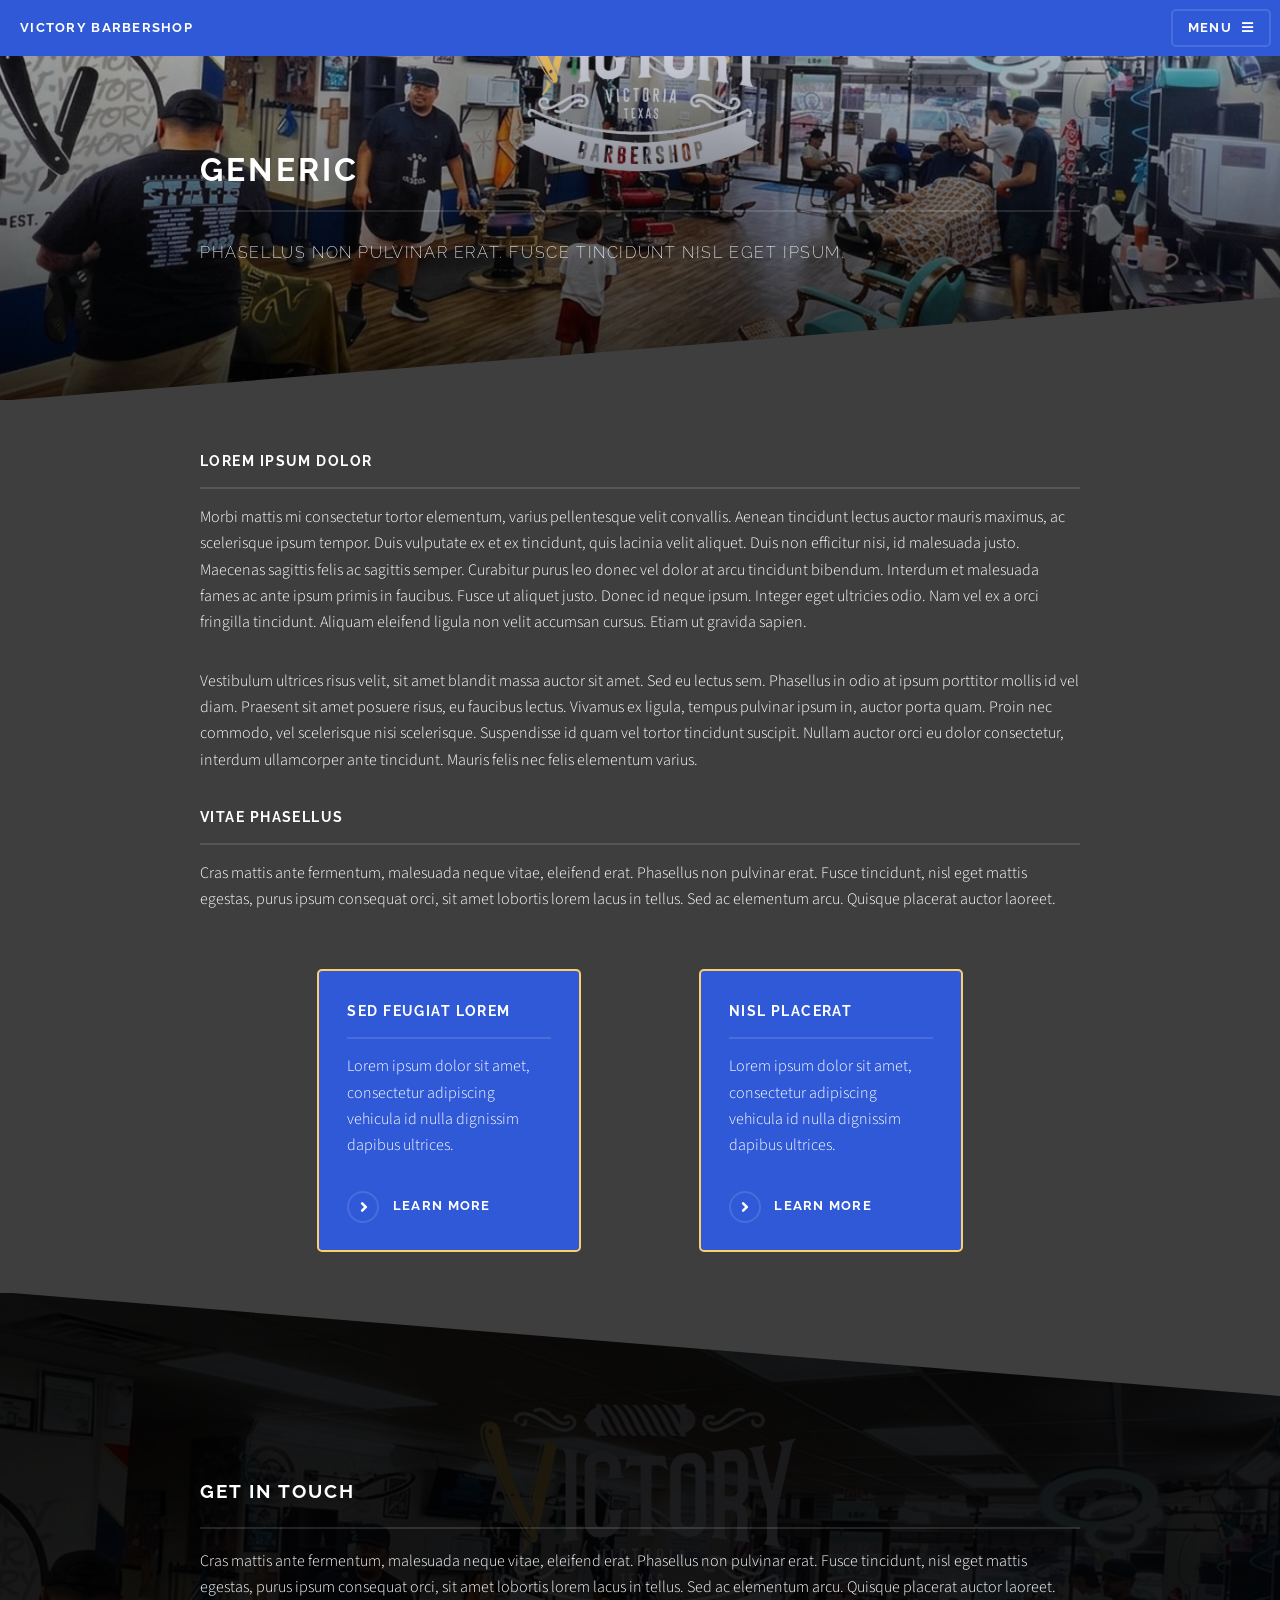
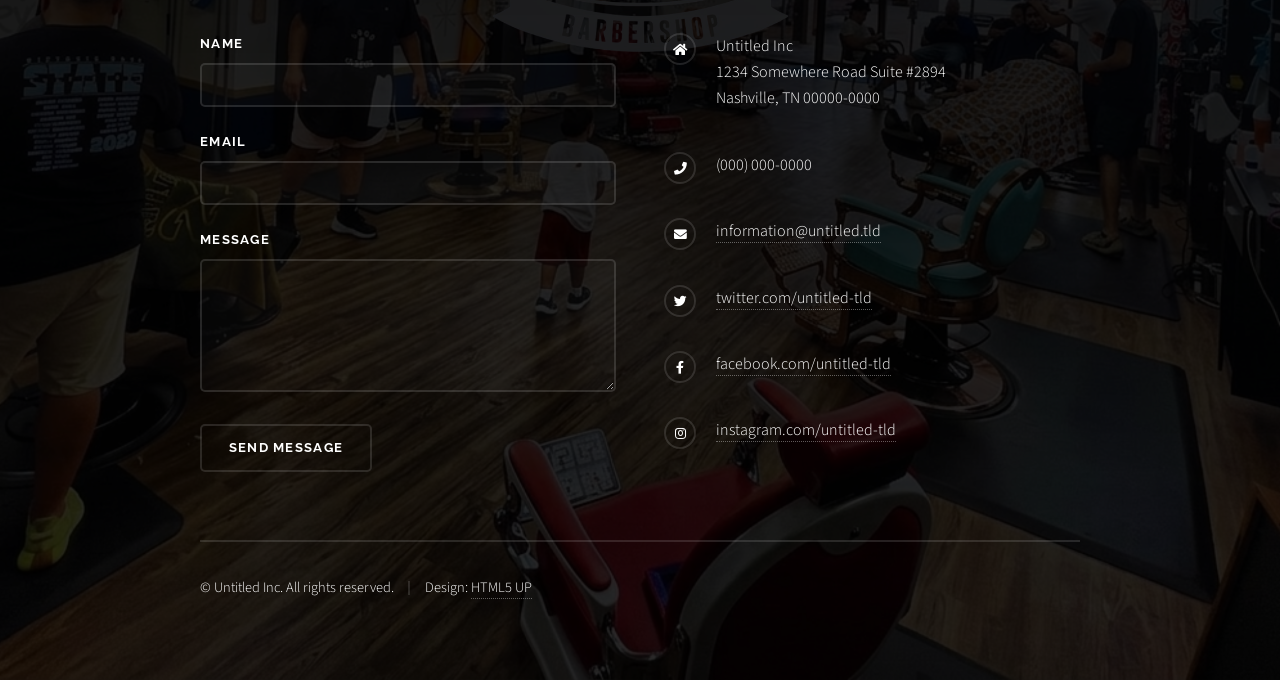
==== about.html @ dd26d9ab "Update cta and overlay of banner, add about.html" ====
<!DOCTYPE HTML>
<!--
	Solid State by HTML5 UP
	html5up.net | @ajlkn
	Free for personal and commercial use under the CCA 3.0 license (html5up.net/license)
-->
<html>
	<head>
		<title>Generic - Solid State by HTML5 UP</title>
		<meta charset="utf-8" />
		<meta name="viewport" content="width=device-width, initial-scale=1, user-scalable=no" />
		<link rel="stylesheet" href="assets/css/main.css" />
		<noscript><link rel="stylesheet" href="assets/css/noscript.css" /></noscript>
	</head>
	<body class="is-preload">

		<!-- Page Wrapper -->
			<div id="page-wrapper">

				<!-- Header -->
					<header id="header">
						<h1><a href="index.html">Victory Barbershop</a></h1>
						<nav>
							<a href="#menu">Menu</a>
						</nav>
					</header>

				<!-- Menu -->
					<nav id="menu">
						<div class="inner">
							<h2>Menu</h2>
							<ul class="links">
								<li><a href="#">Home</a></li>
								<li><a href="about.html">About</a></li>
								<li><a href="https://victorybarber.setmore.com">Book Now</a></li>
							</ul>
							<a href="#" class="close">Close</a>
						</div>
					</nav>

				<!-- Wrapper -->
					<section id="wrapper">
						<header>
							<div class="inner">
								<h2>Generic</h2>
								<p>Phasellus non pulvinar erat. Fusce tincidunt nisl eget ipsum.</p>
							</div>
						</header>

						<!-- Content -->
							<div class="wrapper">
								<div class="inner">

									<h3 class="major">Lorem ipsum dolor</h3>
									<p>Morbi mattis mi consectetur tortor elementum, varius pellentesque velit convallis. Aenean tincidunt lectus auctor mauris maximus, ac scelerisque ipsum tempor. Duis vulputate ex et ex tincidunt, quis lacinia velit aliquet. Duis non efficitur nisi, id malesuada justo. Maecenas sagittis felis ac sagittis semper. Curabitur purus leo donec vel dolor at arcu tincidunt bibendum. Interdum et malesuada fames ac ante ipsum primis in faucibus. Fusce ut aliquet justo. Donec id neque ipsum. Integer eget ultricies odio. Nam vel ex a orci fringilla tincidunt. Aliquam eleifend ligula non velit accumsan cursus. Etiam ut gravida sapien.</p>

									<p>Vestibulum ultrices risus velit, sit amet blandit massa auctor sit amet. Sed eu lectus sem. Phasellus in odio at ipsum porttitor mollis id vel diam. Praesent sit amet posuere risus, eu faucibus lectus. Vivamus ex ligula, tempus pulvinar ipsum in, auctor porta quam. Proin nec commodo, vel scelerisque nisi scelerisque. Suspendisse id quam vel tortor tincidunt suscipit. Nullam auctor orci eu dolor consectetur, interdum ullamcorper ante tincidunt. Mauris felis nec felis elementum varius.</p>

									<h3 class="major">Vitae phasellus</h3>
									<p>Cras mattis ante fermentum, malesuada neque vitae, eleifend erat. Phasellus non pulvinar erat. Fusce tincidunt, nisl eget mattis egestas, purus ipsum consequat orci, sit amet lobortis lorem lacus in tellus. Sed ac elementum arcu. Quisque placerat auctor laoreet.</p>

									<section class="features">
										<article>
											<a href="#" class="image"><img src="images/pic04.jpg" alt="" /></a>
											<h3 class="major">Sed feugiat lorem</h3>
											<p>Lorem ipsum dolor sit amet, consectetur adipiscing vehicula id nulla dignissim dapibus ultrices.</p>
											<a href="#" class="special">Learn more</a>
										</article>
										<article>
											<a href="#" class="image"><img src="images/pic05.jpg" alt="" /></a>
											<h3 class="major">Nisl placerat</h3>
											<p>Lorem ipsum dolor sit amet, consectetur adipiscing vehicula id nulla dignissim dapibus ultrices.</p>
											<a href="#" class="special">Learn more</a>
										</article>
									</section>

								</div>
							</div>

					</section>

				<!-- Footer -->
					<section id="footer">
						<div class="inner">
							<h2 class="major">Get in touch</h2>
							<p>Cras mattis ante fermentum, malesuada neque vitae, eleifend erat. Phasellus non pulvinar erat. Fusce tincidunt, nisl eget mattis egestas, purus ipsum consequat orci, sit amet lobortis lorem lacus in tellus. Sed ac elementum arcu. Quisque placerat auctor laoreet.</p>
							<form method="post" action="#">
								<div class="fields">
									<div class="field">
										<label for="name">Name</label>
										<input type="text" name="name" id="name" />
									</div>
									<div class="field">
										<label for="email">Email</label>
										<input type="email" name="email" id="email" />
									</div>
									<div class="field">
										<label for="message">Message</label>
										<textarea name="message" id="message" rows="4"></textarea>
									</div>
								</div>
								<ul class="actions">
									<li><input type="submit" value="Send Message" /></li>
								</ul>
							</form>
							<ul class="contact">
								<li class="icon solid fa-home">
									Untitled Inc<br />
									1234 Somewhere Road Suite #2894<br />
									Nashville, TN 00000-0000
								</li>
								<li class="icon solid fa-phone">(000) 000-0000</li>
								<li class="icon solid fa-envelope"><a href="#">information@untitled.tld</a></li>
								<li class="icon brands fa-twitter"><a href="#">twitter.com/untitled-tld</a></li>
								<li class="icon brands fa-facebook-f"><a href="#">facebook.com/untitled-tld</a></li>
								<li class="icon brands fa-instagram"><a href="#">instagram.com/untitled-tld</a></li>
							</ul>
							<ul class="copyright">
								<li>&copy; Untitled Inc. All rights reserved.</li><li>Design: <a href="http://html5up.net">HTML5 UP</a></li>
							</ul>
						</div>
					</section>

			</div>

		<!-- Scripts -->
			<script src="assets/js/jquery.min.js"></script>
			<script src="assets/js/jquery.scrollex.min.js"></script>
			<script src="assets/js/browser.min.js"></script>
			<script src="assets/js/breakpoints.min.js"></script>
			<script src="assets/js/util.js"></script>
			<script src="assets/js/main.js"></script>

	</body>
</html>
---- assets/css/main.css ----
@import url(fontawesome-all.min.css);
@import url("https://fonts.googleapis.com/css?family=Raleway:200,700|Source+Sans+Pro:300,600,300italic,600italic");

/*
	Solid State by HTML5 UP
	html5up.net | @ajlkn
	Free for personal and commercial use under the CCA 3.0 license (html5up.net/license)
*/

html, body, div, span, applet, object,
iframe, h1, h2, h3, h4, h5, h6, p, blockquote,
pre, a, abbr, acronym, address, big, cite,
code, del, dfn, em, img, ins, kbd, q, s, samp,
small, strike, strong, sub, sup, tt, var, b,
u, i, center, dl, dt, dd, ol, ul, li, fieldset,
form, label, legend, table, caption, tbody,
tfoot, thead, tr, th, td, article, aside,
canvas, details, embed, figure, figcaption,
footer, header, hgroup, menu, nav, output, ruby,
section, summary, time, mark, audio, video {
	margin: 0;
	padding: 0;
	border: 0;
	font-size: 100%;
	font: inherit;
	vertical-align: baseline;}

article, aside, details, figcaption, figure,
footer, header, hgroup, menu, nav, section {
	display: block;}

body {
	line-height: 1;
}

ol, ul {
	list-style: none;
}

blockquote, q {
	quotes: none;
}

	blockquote:before, blockquote:after, q:before, q:after {
		content: '';
		content: none;
	}

table {
	border-collapse: collapse;
	border-spacing: 0;
}

body {
	-webkit-text-size-adjust: none;
}

mark {
	background-color: transparent;
	color: inherit;
}

input::-moz-focus-inner {
	border: 0;
	padding: 0;
}

input, select, textarea {
	-moz-appearance: none;
	-webkit-appearance: none;
	-ms-appearance: none;
	appearance: none;
}

/* Basic */

	@-ms-viewport {
		width: device-width;
	}

	body {
		-ms-overflow-style: scrollbar;
	}

	@media screen and (max-width: 480px) {

		html, body {
			min-width: 320px;
		}

	}

	html {
		box-sizing: border-box;
	}

	*, *:before, *:after {
		box-sizing: inherit;
	}

	body {
		background-color: #2e3141;
		background-image: linear-gradient(to top, rgba(0, 0, 0, .8), rgba(255, 255, 255, 0.01)), url("/images/victory-barber-bg.png");
		background-size: auto,
 100%;
		background-attachment: fixed,
 fixed;
		background-position: center,
 center;
 
	}

		body.is-preload *, body.is-preload *:before, body.is-preload *:after {
			-moz-animation: none !important;
			-webkit-animation: none !important;
			-ms-animation: none !important;
			animation: none !important;
			-moz-transition: none !important;
			-webkit-transition: none !important;
			-ms-transition: none !important;
			transition: none !important;
		}

/* Type */

	body, input, select, textarea {
		color: #ffffff;
		font-family: "Source Sans Pro", Helvetica, sans-serif;
		font-size: 16.5pt;
		font-weight: 300;
		line-height: 1.65;
	}

		@media screen and (max-width: 1680px) {

			body, input, select, textarea {
				font-size: 13pt;
			}

		}

		@media screen and (max-width: 1280px) {

			body, input, select, textarea {
				font-size: 12pt;
			}

		}

		@media screen and (max-width: 980px) {

			body, input, select, textarea {
				font-size: 12pt;
			}

		}

		@media screen and (max-width: 736px) {

			body, input, select, textarea {
				font-size: 12pt;
			}

		}

		@media screen and (max-width: 480px) {

			body, input, select, textarea {
				font-size: 12pt;
			}

		}

	a {
		-moz-transition: color 0.2s ease-in-out, border-bottom-color 0.2s ease-in-out;
		-webkit-transition: color 0.2s ease-in-out, border-bottom-color 0.2s ease-in-out;
		-ms-transition: color 0.2s ease-in-out, border-bottom-color 0.2s ease-in-out;
		transition: color 0.2s ease-in-out, border-bottom-color 0.2s ease-in-out;
		border-bottom: dotted 1px rgba(255, 255, 255, 0.35);
		color: #ffffff;
		text-decoration: none;
	}

		a:hover {
			border-bottom-color: transparent;
			color: #ffffff !important;
		}

		a.special:not(.button) {
			text-decoration: none;
			border-bottom: 0;
			display: block;
			font-family: Raleway, Helvetica, sans-serif;
			font-size: 0.8em;
			font-weight: 700;
			letter-spacing: 0.1em;
			margin: 0 0 2em 0;
			text-transform: uppercase;
		}

			a.special:not(.button):before {
				-moz-osx-font-smoothing: grayscale;
				-webkit-font-smoothing: antialiased;
				display: inline-block;
				font-style: normal;
				font-variant: normal;
				text-rendering: auto;
				line-height: 1;
				text-transform: none !important;
				font-family: 'Font Awesome 5 Free';
				font-weight: 900;
			}

			a.special:not(.button):before {
				-moz-transition: background-color 0.2s ease-in-out;
				-webkit-transition: background-color 0.2s ease-in-out;
				-ms-transition: background-color 0.2s ease-in-out;
				transition: background-color 0.2s ease-in-out;
				border-radius: 100%;
				border: solid 2px rgba(255, 255, 255, 0.125);
				content: '\f105';
				display: inline-block;
				font-size: 1.25em;
				height: 2em;
				line-height: 1.75em;
				margin-right: 0.85em;
				text-align: center;
				text-indent: 0.15em;
				vertical-align: middle;
				width: 2em;
			}

			a.special:not(.button):hover:before {
				background-color: rgba(255, 255, 255, 0.025);
			}

			a.special:not(.button):active:before {
				background-color: rgba(255, 255, 255, 0.075);
			}

	strong, b {
		color: #ffffff;
		font-weight: 600;
	}

	em, i {
		font-style: italic;
	}

	p {
		margin: 0 0 2em 0;
	}

	h1, h2, h3, h4, h5, h6 {
		color: #ffffff;
		font-family: Raleway, Helvetica, sans-serif;
		font-weight: 700;
		letter-spacing: 0.1em;
		margin: 0 0 1em 0;
		text-transform: uppercase;
	}

		h1 a, h2 a, h3 a, h4 a, h5 a, h6 a {
			color: inherit;
			text-decoration: none;
			border-bottom: 0;
		}

		h1 span, h2 span, h3 span, h4 span, h5 span, h6 span {
			font-weight: 200;
		}

		h1.major, h2.major, h3.major, h4.major, h5.major, h6.major {
			padding-bottom: 1em;
			border-bottom: solid 2px rgba(255, 255, 255, 0.125);
		}

	h2 {
		font-size: 1.2em;
	}

	h3 {
		font-size: 0.9em;
	}

	h4 {
		font-size: 0.7em;
	}

	h5 {
		font-size: 0.7em;
	}

	h6 {
		font-size: 0.7em;
	}

	@media screen and (max-width: 736px) {

		h2 {
			font-size: 1em;
		}

		h3 {
			font-size: 0.8em;
		}

	}

	sub {
		font-size: 0.8em;
		position: relative;
		top: 0.5em;
	}

	sup {
		font-size: 0.8em;
		position: relative;
		top: -0.5em;
	}

	blockquote {
		border-left: solid 4px rgba(255, 255, 255, 0.125);
		font-style: italic;
		margin: 0 0 2em 0;
		padding: 0.5em 0 0.5em 2em;
	}

	code {
		background: rgba(255, 255, 255, 0.025);
		border-radius: 5px;
		border: solid 2px rgba(255, 255, 255, 0.125);
		font-family: "Courier New", monospace;
		font-size: 0.9em;
		margin: 0 0.25em;
		padding: 0.25em 0.65em;
	}

	pre {
		-webkit-overflow-scrolling: touch;
		font-family: "Courier New", monospace;
		font-size: 0.9em;
		margin: 0 0 2em 0;
	}

		pre code {
			display: block;
			line-height: 1.75em;
			padding: 1em 1.5em;
			overflow-x: auto;
		}

	hr {
		border: 0;
		border-bottom: solid 2px rgba(255, 255, 255, 0.125);
		margin: 2.5em 0;
	}

		hr.major {
			margin: 4em 0;
		}

	.align-left {
		text-align: left;
	}

	.align-center {
		text-align: center;
	}

	.align-right {
		text-align: right;
	}

/* Row */

	.row {
		display: flex;
		flex-wrap: wrap;
		box-sizing: border-box;
		align-items: stretch;
	}

		.row > * {
			box-sizing: border-box;
		}

		.row.gtr-uniform > * > :last-child {
			margin-bottom: 0;
		}

		.row.aln-left {
			justify-content: flex-start;
		}

		.row.aln-center {
			justify-content: center;
		}

		.row.aln-right {
			justify-content: flex-end;
		}

		.row.aln-top {
			align-items: flex-start;
		}

		.row.aln-middle {
			align-items: center;
		}

		.row.aln-bottom {
			align-items: flex-end;
		}

		.row > .imp {
			order: -1;
		}

		.row > .col-1 {
			width: 8.33333%;
		}

		.row > .off-1 {
			margin-left: 8.33333%;
		}

		.row > .col-2 {
			width: 16.66667%;
		}

		.row > .off-2 {
			margin-left: 16.66667%;
		}

		.row > .col-3 {
			width: 25%;
		}

		.row > .off-3 {
			margin-left: 25%;
		}

		.row > .col-4 {
			width: 33.33333%;
		}

		.row > .off-4 {
			margin-left: 33.33333%;
		}

		.row > .col-5 {
			width: 41.66667%;
		}

		.row > .off-5 {
			margin-left: 41.66667%;
		}

		.row > .col-6 {
			width: 50%;
		}

		.row > .off-6 {
			margin-left: 50%;
		}

		.row > .col-7 {
			width: 58.33333%;
		}

		.row > .off-7 {
			margin-left: 58.33333%;
		}

		.row > .col-8 {
			width: 66.66667%;
		}

		.row > .off-8 {
			margin-left: 66.66667%;
		}

		.row > .col-9 {
			width: 75%;
		}

		.row > .off-9 {
			margin-left: 75%;
		}

		.row > .col-10 {
			width: 83.33333%;
		}

		.row > .off-10 {
			margin-left: 83.33333%;
		}

		.row > .col-11 {
			width: 91.66667%;
		}

		.row > .off-11 {
			margin-left: 91.66667%;
		}

		.row > .col-12 {
			width: 100%;
		}

		.row > .off-12 {
			margin-left: 100%;
		}

		.row.gtr-0 {
			margin-top: 0;
			margin-left: 0em;
		}

			.row.gtr-0 > * {
				padding: 0 0 0 0em;
			}

			.row.gtr-0.gtr-uniform {
				margin-top: 0em;
			}

				.row.gtr-0.gtr-uniform > * {
					padding-top: 0em;
				}

		.row.gtr-25 {
			margin-top: 0;
			margin-left: -0.4375em;
		}

			.row.gtr-25 > * {
				padding: 0 0 0 0.4375em;
			}

			.row.gtr-25.gtr-uniform {
				margin-top: -0.4375em;
			}

				.row.gtr-25.gtr-uniform > * {
					padding-top: 0.4375em;
				}

		.row.gtr-50 {
			margin-top: 0;
			margin-left: -0.875em;
		}

			.row.gtr-50 > * {
				padding: 0 0 0 0.875em;
			}

			.row.gtr-50.gtr-uniform {
				margin-top: -0.875em;
			}

				.row.gtr-50.gtr-uniform > * {
					padding-top: 0.875em;
				}

		.row {
			margin-top: 0;
			margin-left: -1.75em;
		}

			.row > * {
				padding: 0 0 0 1.75em;
			}

			.row.gtr-uniform {
				margin-top: -1.75em;
			}

				.row.gtr-uniform > * {
					padding-top: 1.75em;
				}

		.row.gtr-150 {
			margin-top: 0;
			margin-left: -2.625em;
		}

			.row.gtr-150 > * {
				padding: 0 0 0 2.625em;
			}

			.row.gtr-150.gtr-uniform {
				margin-top: -2.625em;
			}

				.row.gtr-150.gtr-uniform > * {
					padding-top: 2.625em;
				}

		.row.gtr-200 {
			margin-top: 0;
			margin-left: -3.5em;
		}

			.row.gtr-200 > * {
				padding: 0 0 0 3.5em;
			}

			.row.gtr-200.gtr-uniform {
				margin-top: -3.5em;
			}

				.row.gtr-200.gtr-uniform > * {
					padding-top: 3.5em;
				}

		@media screen and (max-width: 1680px) {

			.row {
				display: flex;
				flex-wrap: wrap;
				box-sizing: border-box;
				align-items: stretch;
			}

				.row > * {
					box-sizing: border-box;
				}

				.row.gtr-uniform > * > :last-child {
					margin-bottom: 0;
				}

				.row.aln-left {
					justify-content: flex-start;
				}

				.row.aln-center {
					justify-content: center;
				}

				.row.aln-right {
					justify-content: flex-end;
				}

				.row.aln-top {
					align-items: flex-start;
				}

				.row.aln-middle {
					align-items: center;
				}

				.row.aln-bottom {
					align-items: flex-end;
				}

				.row > .imp-xlarge {
					order: -1;
				}

				.row > .col-1-xlarge {
					width: 8.33333%;
				}

				.row > .off-1-xlarge {
					margin-left: 8.33333%;
				}

				.row > .col-2-xlarge {
					width: 16.66667%;
				}

				.row > .off-2-xlarge {
					margin-left: 16.66667%;
				}

				.row > .col-3-xlarge {
					width: 25%;
				}

				.row > .off-3-xlarge {
					margin-left: 25%;
				}

				.row > .col-4-xlarge {
					width: 33.33333%;
				}

				.row > .off-4-xlarge {
					margin-left: 33.33333%;
				}

				.row > .col-5-xlarge {
					width: 41.66667%;
				}

				.row > .off-5-xlarge {
					margin-left: 41.66667%;
				}

				.row > .col-6-xlarge {
					width: 50%;
				}

				.row > .off-6-xlarge {
					margin-left: 50%;
				}

				.row > .col-7-xlarge {
					width: 58.33333%;
				}

				.row > .off-7-xlarge {
					margin-left: 58.33333%;
				}

				.row > .col-8-xlarge {
					width: 66.66667%;
				}

				.row > .off-8-xlarge {
					margin-left: 66.66667%;
				}

				.row > .col-9-xlarge {
					width: 75%;
				}

				.row > .off-9-xlarge {
					margin-left: 75%;
				}

				.row > .col-10-xlarge {
					width: 83.33333%;
				}

				.row > .off-10-xlarge {
					margin-left: 83.33333%;
				}

				.row > .col-11-xlarge {
					width: 91.66667%;
				}

				.row > .off-11-xlarge {
					margin-left: 91.66667%;
				}

				.row > .col-12-xlarge {
					width: 100%;
				}

				.row > .off-12-xlarge {
					margin-left: 100%;
				}

				.row.gtr-0 {
					margin-top: 0;
					margin-left: 0em;
				}

					.row.gtr-0 > * {
						padding: 0 0 0 0em;
					}

					.row.gtr-0.gtr-uniform {
						margin-top: 0em;
					}

						.row.gtr-0.gtr-uniform > * {
							padding-top: 0em;
						}

				.row.gtr-25 {
					margin-top: 0;
					margin-left: -0.4375em;
				}

					.row.gtr-25 > * {
						padding: 0 0 0 0.4375em;
					}

					.row.gtr-25.gtr-uniform {
						margin-top: -0.4375em;
					}

						.row.gtr-25.gtr-uniform > * {
							padding-top: 0.4375em;
						}

				.row.gtr-50 {
					margin-top: 0;
					margin-left: -0.875em;
				}

					.row.gtr-50 > * {
						padding: 0 0 0 0.875em;
					}

					.row.gtr-50.gtr-uniform {
						margin-top: -0.875em;
					}

						.row.gtr-50.gtr-uniform > * {
							padding-top: 0.875em;
						}

				.row {
					margin-top: 0;
					margin-left: -1.75em;
				}

					.row > * {
						padding: 0 0 0 1.75em;
					}

					.row.gtr-uniform {
						margin-top: -1.75em;
					}

						.row.gtr-uniform > * {
							padding-top: 1.75em;
						}

				.row.gtr-150 {
					margin-top: 0;
					margin-left: -2.625em;
				}

					.row.gtr-150 > * {
						padding: 0 0 0 2.625em;
					}

					.row.gtr-150.gtr-uniform {
						margin-top: -2.625em;
					}

						.row.gtr-150.gtr-uniform > * {
							padding-top: 2.625em;
						}

				.row.gtr-200 {
					margin-top: 0;
					margin-left: -3.5em;
				}

					.row.gtr-200 > * {
						padding: 0 0 0 3.5em;
					}

					.row.gtr-200.gtr-uniform {
						margin-top: -3.5em;
					}

						.row.gtr-200.gtr-uniform > * {
							padding-top: 3.5em;
						}

		}

		@media screen and (max-width: 1280px) {

			.row {
				display: flex;
				flex-wrap: wrap;
				box-sizing: border-box;
				align-items: stretch;
			}

				.row > * {
					box-sizing: border-box;
				}

				.row.gtr-uniform > * > :last-child {
					margin-bottom: 0;
				}

				.row.aln-left {
					justify-content: flex-start;
				}

				.row.aln-center {
					justify-content: center;
				}

				.row.aln-right {
					justify-content: flex-end;
				}

				.row.aln-top {
					align-items: flex-start;
				}

				.row.aln-middle {
					align-items: center;
				}

				.row.aln-bottom {
					align-items: flex-end;
				}

				.row > .imp-large {
					order: -1;
				}

				.row > .col-1-large {
					width: 8.33333%;
				}

				.row > .off-1-large {
					margin-left: 8.33333%;
				}

				.row > .col-2-large {
					width: 16.66667%;
				}

				.row > .off-2-large {
					margin-left: 16.66667%;
				}

				.row > .col-3-large {
					width: 25%;
				}

				.row > .off-3-large {
					margin-left: 25%;
				}

				.row > .col-4-large {
					width: 33.33333%;
				}

				.row > .off-4-large {
					margin-left: 33.33333%;
				}

				.row > .col-5-large {
					width: 41.66667%;
				}

				.row > .off-5-large {
					margin-left: 41.66667%;
				}

				.row > .col-6-large {
					width: 50%;
				}

				.row > .off-6-large {
					margin-left: 50%;
				}

				.row > .col-7-large {
					width: 58.33333%;
				}

				.row > .off-7-large {
					margin-left: 58.33333%;
				}

				.row > .col-8-large {
					width: 66.66667%;
				}

				.row > .off-8-large {
					margin-left: 66.66667%;
				}

				.row > .col-9-large {
					width: 75%;
				}

				.row > .off-9-large {
					margin-left: 75%;
				}

				.row > .col-10-large {
					width: 83.33333%;
				}

				.row > .off-10-large {
					margin-left: 83.33333%;
				}

				.row > .col-11-large {
					width: 91.66667%;
				}

				.row > .off-11-large {
					margin-left: 91.66667%;
				}

				.row > .col-12-large {
					width: 100%;
				}

				.row > .off-12-large {
					margin-left: 100%;
				}

				.row.gtr-0 {
					margin-top: 0;
					margin-left: 0em;
				}

					.row.gtr-0 > * {
						padding: 0 0 0 0em;
					}

					.row.gtr-0.gtr-uniform {
						margin-top: 0em;
					}

						.row.gtr-0.gtr-uniform > * {
							padding-top: 0em;
						}

				.row.gtr-25 {
					margin-top: 0;
					margin-left: -0.4375em;
				}

					.row.gtr-25 > * {
						padding: 0 0 0 0.4375em;
					}

					.row.gtr-25.gtr-uniform {
						margin-top: -0.4375em;
					}

						.row.gtr-25.gtr-uniform > * {
							padding-top: 0.4375em;
						}

				.row.gtr-50 {
					margin-top: 0;
					margin-left: -0.875em;
				}

					.row.gtr-50 > * {
						padding: 0 0 0 0.875em;
					}

					.row.gtr-50.gtr-uniform {
						margin-top: -0.875em;
					}

						.row.gtr-50.gtr-uniform > * {
							padding-top: 0.875em;
						}

				.row {
					margin-top: 0;
					margin-left: -1.75em;
				}

					.row > * {
						padding: 0 0 0 1.75em;
					}

					.row.gtr-uniform {
						margin-top: -1.75em;
					}

						.row.gtr-uniform > * {
							padding-top: 1.75em;
						}

				.row.gtr-150 {
					margin-top: 0;
					margin-left: -2.625em;
				}

					.row.gtr-150 > * {
						padding: 0 0 0 2.625em;
					}

					.row.gtr-150.gtr-uniform {
						margin-top: -2.625em;
					}

						.row.gtr-150.gtr-uniform > * {
							padding-top: 2.625em;
						}

				.row.gtr-200 {
					margin-top: 0;
					margin-left: -3.5em;
				}

					.row.gtr-200 > * {
						padding: 0 0 0 3.5em;
					}

					.row.gtr-200.gtr-uniform {
						margin-top: -3.5em;
					}

						.row.gtr-200.gtr-uniform > * {
							padding-top: 3.5em;
						}

		}

		@media screen and (max-width: 980px) {

			.row {
				display: flex;
				flex-wrap: wrap;
				box-sizing: border-box;
				align-items: stretch;
			}

				.row > * {
					box-sizing: border-box;
				}

				.row.gtr-uniform > * > :last-child {
					margin-bottom: 0;
				}

				.row.aln-left {
					justify-content: flex-start;
				}

				.row.aln-center {
					justify-content: center;
				}

				.row.aln-right {
					justify-content: flex-end;
				}

				.row.aln-top {
					align-items: flex-start;
				}

				.row.aln-middle {
					align-items: center;
				}

				.row.aln-bottom {
					align-items: flex-end;
				}

				.row > .imp-medium {
					order: -1;
				}

				.row > .col-1-medium {
					width: 8.33333%;
				}

				.row > .off-1-medium {
					margin-left: 8.33333%;
				}

				.row > .col-2-medium {
					width: 16.66667%;
				}

				.row > .off-2-medium {
					margin-left: 16.66667%;
				}

				.row > .col-3-medium {
					width: 25%;
				}

				.row > .off-3-medium {
					margin-left: 25%;
				}

				.row > .col-4-medium {
					width: 33.33333%;
				}

				.row > .off-4-medium {
					margin-left: 33.33333%;
				}

				.row > .col-5-medium {
					width: 41.66667%;
				}

				.row > .off-5-medium {
					margin-left: 41.66667%;
				}

				.row > .col-6-medium {
					width: 50%;
				}

				.row > .off-6-medium {
					margin-left: 50%;
				}

				.row > .col-7-medium {
					width: 58.33333%;
				}

				.row > .off-7-medium {
					margin-left: 58.33333%;
				}

				.row > .col-8-medium {
					width: 66.66667%;
				}

				.row > .off-8-medium {
					margin-left: 66.66667%;
				}

				.row > .col-9-medium {
					width: 75%;
				}

				.row > .off-9-medium {
					margin-left: 75%;
				}

				.row > .col-10-medium {
					width: 83.33333%;
				}

				.row > .off-10-medium {
					margin-left: 83.33333%;
				}

				.row > .col-11-medium {
					width: 91.66667%;
				}

				.row > .off-11-medium {
					margin-left: 91.66667%;
				}

				.row > .col-12-medium {
					width: 100%;
				}

				.row > .off-12-medium {
					margin-left: 100%;
				}

				.row.gtr-0 {
					margin-top: 0;
					margin-left: 0em;
				}

					.row.gtr-0 > * {
						padding: 0 0 0 0em;
					}

					.row.gtr-0.gtr-uniform {
						margin-top: 0em;
					}

						.row.gtr-0.gtr-uniform > * {
							padding-top: 0em;
						}

				.row.gtr-25 {
					margin-top: 0;
					margin-left: -0.4375em;
				}

					.row.gtr-25 > * {
						padding: 0 0 0 0.4375em;
					}

					.row.gtr-25.gtr-uniform {
						margin-top: -0.4375em;
					}

						.row.gtr-25.gtr-uniform > * {
							padding-top: 0.4375em;
						}

				.row.gtr-50 {
					margin-top: 0;
					margin-left: -0.875em;
				}

					.row.gtr-50 > * {
						padding: 0 0 0 0.875em;
					}

					.row.gtr-50.gtr-uniform {
						margin-top: -0.875em;
					}

						.row.gtr-50.gtr-uniform > * {
							padding-top: 0.875em;
						}

				.row {
					margin-top: 0;
					margin-left: -1.75em;
				}

					.row > * {
						padding: 0 0 0 1.75em;
					}

					.row.gtr-uniform {
						margin-top: -1.75em;
					}

						.row.gtr-uniform > * {
							padding-top: 1.75em;
						}

				.row.gtr-150 {
					margin-top: 0;
					margin-left: -2.625em;
				}

					.row.gtr-150 > * {
						padding: 0 0 0 2.625em;
					}

					.row.gtr-150.gtr-uniform {
						margin-top: -2.625em;
					}

						.row.gtr-150.gtr-uniform > * {
							padding-top: 2.625em;
						}

				.row.gtr-200 {
					margin-top: 0;
					margin-left: -3.5em;
				}

					.row.gtr-200 > * {
						padding: 0 0 0 3.5em;
					}

					.row.gtr-200.gtr-uniform {
						margin-top: -3.5em;
					}

						.row.gtr-200.gtr-uniform > * {
							padding-top: 3.5em;
						}

		}

		@media screen and (max-width: 736px) {

			.row {
				display: flex;
				flex-wrap: wrap;
				box-sizing: border-box;
				align-items: stretch;
			}

				.row > * {
					box-sizing: border-box;
				}

				.row.gtr-uniform > * > :last-child {
					margin-bottom: 0;
				}

				.row.aln-left {
					justify-content: flex-start;
				}

				.row.aln-center {
					justify-content: center;
				}

				.row.aln-right {
					justify-content: flex-end;
				}

				.row.aln-top {
					align-items: flex-start;
				}

				.row.aln-middle {
					align-items: center;
				}

				.row.aln-bottom {
					align-items: flex-end;
				}

				.row > .imp-small {
					order: -1;
				}

				.row > .col-1-small {
					width: 8.33333%;
				}

				.row > .off-1-small {
					margin-left: 8.33333%;
				}

				.row > .col-2-small {
					width: 16.66667%;
				}

				.row > .off-2-small {
					margin-left: 16.66667%;
				}

				.row > .col-3-small {
					width: 25%;
				}

				.row > .off-3-small {
					margin-left: 25%;
				}

				.row > .col-4-small {
					width: 33.33333%;
				}

				.row > .off-4-small {
					margin-left: 33.33333%;
				}

				.row > .col-5-small {
					width: 41.66667%;
				}

				.row > .off-5-small {
					margin-left: 41.66667%;
				}

				.row > .col-6-small {
					width: 50%;
				}

				.row > .off-6-small {
					margin-left: 50%;
				}

				.row > .col-7-small {
					width: 58.33333%;
				}

				.row > .off-7-small {
					margin-left: 58.33333%;
				}

				.row > .col-8-small {
					width: 66.66667%;
				}

				.row > .off-8-small {
					margin-left: 66.66667%;
				}

				.row > .col-9-small {
					width: 75%;
				}

				.row > .off-9-small {
					margin-left: 75%;
				}

				.row > .col-10-small {
					width: 83.33333%;
				}

				.row > .off-10-small {
					margin-left: 83.33333%;
				}

				.row > .col-11-small {
					width: 91.66667%;
				}

				.row > .off-11-small {
					margin-left: 91.66667%;
				}

				.row > .col-12-small {
					width: 100%;
				}

				.row > .off-12-small {
					margin-left: 100%;
				}

				.row.gtr-0 {
					margin-top: 0;
					margin-left: 0em;
				}

					.row.gtr-0 > * {
						padding: 0 0 0 0em;
					}

					.row.gtr-0.gtr-uniform {
						margin-top: 0em;
					}

						.row.gtr-0.gtr-uniform > * {
							padding-top: 0em;
						}

				.row.gtr-25 {
					margin-top: 0;
					margin-left: -0.3125em;
				}

					.row.gtr-25 > * {
						padding: 0 0 0 0.3125em;
					}

					.row.gtr-25.gtr-uniform {
						margin-top: -0.3125em;
					}

						.row.gtr-25.gtr-uniform > * {
							padding-top: 0.3125em;
						}

				.row.gtr-50 {
					margin-top: 0;
					margin-left: -0.625em;
				}

					.row.gtr-50 > * {
						padding: 0 0 0 0.625em;
					}

					.row.gtr-50.gtr-uniform {
						margin-top: -0.625em;
					}

						.row.gtr-50.gtr-uniform > * {
							padding-top: 0.625em;
						}

				.row {
					margin-top: 0;
					margin-left: -1.25em;
				}

					.row > * {
						padding: 0 0 0 1.25em;
					}

					.row.gtr-uniform {
						margin-top: -1.25em;
					}

						.row.gtr-uniform > * {
							padding-top: 1.25em;
						}

				.row.gtr-150 {
					margin-top: 0;
					margin-left: -1.875em;
				}

					.row.gtr-150 > * {
						padding: 0 0 0 1.875em;
					}

					.row.gtr-150.gtr-uniform {
						margin-top: -1.875em;
					}

						.row.gtr-150.gtr-uniform > * {
							padding-top: 1.875em;
						}

				.row.gtr-200 {
					margin-top: 0;
					margin-left: -2.5em;
				}

					.row.gtr-200 > * {
						padding: 0 0 0 2.5em;
					}

					.row.gtr-200.gtr-uniform {
						margin-top: -2.5em;
					}

						.row.gtr-200.gtr-uniform > * {
							padding-top: 2.5em;
						}

		}

		@media screen and (max-width: 480px) {

			.row {
				display: flex;
				flex-wrap: wrap;
				box-sizing: border-box;
				align-items: stretch;
			}

				.row > * {
					box-sizing: border-box;
				}

				.row.gtr-uniform > * > :last-child {
					margin-bottom: 0;
				}

				.row.aln-left {
					justify-content: flex-start;
				}

				.row.aln-center {
					justify-content: center;
				}

				.row.aln-right {
					justify-content: flex-end;
				}

				.row.aln-top {
					align-items: flex-start;
				}

				.row.aln-middle {
					align-items: center;
				}

				.row.aln-bottom {
					align-items: flex-end;
				}

				.row > .imp-xsmall {
					order: -1;
				}

				.row > .col-1-xsmall {
					width: 8.33333%;
				}

				.row > .off-1-xsmall {
					margin-left: 8.33333%;
				}

				.row > .col-2-xsmall {
					width: 16.66667%;
				}

				.row > .off-2-xsmall {
					margin-left: 16.66667%;
				}

				.row > .col-3-xsmall {
					width: 25%;
				}

				.row > .off-3-xsmall {
					margin-left: 25%;
				}

				.row > .col-4-xsmall {
					width: 33.33333%;
				}

				.row > .off-4-xsmall {
					margin-left: 33.33333%;
				}

				.row > .col-5-xsmall {
					width: 41.66667%;
				}

				.row > .off-5-xsmall {
					margin-left: 41.66667%;
				}

				.row > .col-6-xsmall {
					width: 50%;
				}

				.row > .off-6-xsmall {
					margin-left: 50%;
				}

				.row > .col-7-xsmall {
					width: 58.33333%;
				}

				.row > .off-7-xsmall {
					margin-left: 58.33333%;
				}

				.row > .col-8-xsmall {
					width: 66.66667%;
				}

				.row > .off-8-xsmall {
					margin-left: 66.66667%;
				}

				.row > .col-9-xsmall {
					width: 75%;
				}

				.row > .off-9-xsmall {
					margin-left: 75%;
				}

				.row > .col-10-xsmall {
					width: 83.33333%;
				}

				.row > .off-10-xsmall {
					margin-left: 83.33333%;
				}

				.row > .col-11-xsmall {
					width: 91.66667%;
				}

				.row > .off-11-xsmall {
					margin-left: 91.66667%;
				}

				.row > .col-12-xsmall {
					width: 100%;
				}

				.row > .off-12-xsmall {
					margin-left: 100%;
				}

				.row.gtr-0 {
					margin-top: 0;
					margin-left: 0em;
				}

					.row.gtr-0 > * {
						padding: 0 0 0 0em;
					}

					.row.gtr-0.gtr-uniform {
						margin-top: 0em;
					}

						.row.gtr-0.gtr-uniform > * {
							padding-top: 0em;
						}

				.row.gtr-25 {
					margin-top: 0;
					margin-left: -0.3125em;
				}

					.row.gtr-25 > * {
						padding: 0 0 0 0.3125em;
					}

					.row.gtr-25.gtr-uniform {
						margin-top: -0.3125em;
					}

						.row.gtr-25.gtr-uniform > * {
							padding-top: 0.3125em;
						}

				.row.gtr-50 {
					margin-top: 0;
					margin-left: -0.625em;
				}

					.row.gtr-50 > * {
						padding: 0 0 0 0.625em;
					}

					.row.gtr-50.gtr-uniform {
						margin-top: -0.625em;
					}

						.row.gtr-50.gtr-uniform > * {
							padding-top: 0.625em;
						}

				.row {
					margin-top: 0;
					margin-left: -1.25em;
				}

					.row > * {
						padding: 0 0 0 1.25em;
					}

					.row.gtr-uniform {
						margin-top: -1.25em;
					}

						.row.gtr-uniform > * {
							padding-top: 1.25em;
						}

				.row.gtr-150 {
					margin-top: 0;
					margin-left: -1.875em;
				}

					.row.gtr-150 > * {
						padding: 0 0 0 1.875em;
					}

					.row.gtr-150.gtr-uniform {
						margin-top: -1.875em;
					}

						.row.gtr-150.gtr-uniform > * {
							padding-top: 1.875em;
						}

				.row.gtr-200 {
					margin-top: 0;
					margin-left: -2.5em;
				}

					.row.gtr-200 > * {
						padding: 0 0 0 2.5em;
					}

					.row.gtr-200.gtr-uniform {
						margin-top: -2.5em;
					}

						.row.gtr-200.gtr-uniform > * {
							padding-top: 2.5em;
						}

		}

		@media screen and (max-width: 360px) {

			.row {
				display: flex;
				flex-wrap: wrap;
				box-sizing: border-box;
				align-items: stretch;
			}

				.row > * {
					box-sizing: border-box;
				}

				.row.gtr-uniform > * > :last-child {
					margin-bottom: 0;
				}

				.row.aln-left {
					justify-content: flex-start;
				}

				.row.aln-center {
					justify-content: center;
				}

				.row.aln-right {
					justify-content: flex-end;
				}

				.row.aln-top {
					align-items: flex-start;
				}

				.row.aln-middle {
					align-items: center;
				}

				.row.aln-bottom {
					align-items: flex-end;
				}

				.row > .imp-xxsmall {
					order: -1;
				}

				.row > .col-1-xxsmall {
					width: 8.33333%;
				}

				.row > .off-1-xxsmall {
					margin-left: 8.33333%;
				}

				.row > .col-2-xxsmall {
					width: 16.66667%;
				}

				.row > .off-2-xxsmall {
					margin-left: 16.66667%;
				}

				.row > .col-3-xxsmall {
					width: 25%;
				}

				.row > .off-3-xxsmall {
					margin-left: 25%;
				}

				.row > .col-4-xxsmall {
					width: 33.33333%;
				}

				.row > .off-4-xxsmall {
					margin-left: 33.33333%;
				}

				.row > .col-5-xxsmall {
					width: 41.66667%;
				}

				.row > .off-5-xxsmall {
					margin-left: 41.66667%;
				}

				.row > .col-6-xxsmall {
					width: 50%;
				}

				.row > .off-6-xxsmall {
					margin-left: 50%;
				}

				.row > .col-7-xxsmall {
					width: 58.33333%;
				}

				.row > .off-7-xxsmall {
					margin-left: 58.33333%;
				}

				.row > .col-8-xxsmall {
					width: 66.66667%;
				}

				.row > .off-8-xxsmall {
					margin-left: 66.66667%;
				}

				.row > .col-9-xxsmall {
					width: 75%;
				}

				.row > .off-9-xxsmall {
					margin-left: 75%;
				}

				.row > .col-10-xxsmall {
					width: 83.33333%;
				}

				.row > .off-10-xxsmall {
					margin-left: 83.33333%;
				}

				.row > .col-11-xxsmall {
					width: 91.66667%;
				}

				.row > .off-11-xxsmall {
					margin-left: 91.66667%;
				}

				.row > .col-12-xxsmall {
					width: 100%;
				}

				.row > .off-12-xxsmall {
					margin-left: 100%;
				}

				.row.gtr-0 {
					margin-top: 0;
					margin-left: 0em;
				}

					.row.gtr-0 > * {
						padding: 0 0 0 0em;
					}

					.row.gtr-0.gtr-uniform {
						margin-top: 0em;
					}

						.row.gtr-0.gtr-uniform > * {
							padding-top: 0em;
						}

				.row.gtr-25 {
					margin-top: 0;
					margin-left: -0.3125em;
				}

					.row.gtr-25 > * {
						padding: 0 0 0 0.3125em;
					}

					.row.gtr-25.gtr-uniform {
						margin-top: -0.3125em;
					}

						.row.gtr-25.gtr-uniform > * {
							padding-top: 0.3125em;
						}

				.row.gtr-50 {
					margin-top: 0;
					margin-left: -0.625em;
				}

					.row.gtr-50 > * {
						padding: 0 0 0 0.625em;
					}

					.row.gtr-50.gtr-uniform {
						margin-top: -0.625em;
					}

						.row.gtr-50.gtr-uniform > * {
							padding-top: 0.625em;
						}

				.row {
					margin-top: 0;
					margin-left: -1.25em;
				}

					.row > * {
						padding: 0 0 0 1.25em;
					}

					.row.gtr-uniform {
						margin-top: -1.25em;
					}

						.row.gtr-uniform > * {
							padding-top: 1.25em;
						}

				.row.gtr-150 {
					margin-top: 0;
					margin-left: -1.875em;
				}

					.row.gtr-150 > * {
						padding: 0 0 0 1.875em;
					}

					.row.gtr-150.gtr-uniform {
						margin-top: -1.875em;
					}

						.row.gtr-150.gtr-uniform > * {
							padding-top: 1.875em;
						}

				.row.gtr-200 {
					margin-top: 0;
					margin-left: -2.5em;
				}

					.row.gtr-200 > * {
						padding: 0 0 0 2.5em;
					}

					.row.gtr-200.gtr-uniform {
						margin-top: -2.5em;
					}

						.row.gtr-200.gtr-uniform > * {
							padding-top: 2.5em;
						}

		}

/* Section/Article */

	section.special, article.special {
		text-align: center;
	}

/* Form */

	form {
		margin: 0 0 2em 0;
	}

		form > :last-child {
			margin-bottom: 0;
		}

		form > .fields {
			display: -moz-flex;
			display: -webkit-flex;
			display: -ms-flex;
			display: flex;
			-moz-flex-wrap: wrap;
			-webkit-flex-wrap: wrap;
			-ms-flex-wrap: wrap;
			flex-wrap: wrap;
			width: calc(100% + 3em);
			margin: -1.5em 0 2em -1.5em;
		}

			form > .fields > .field {
				-moz-flex-grow: 0;
				-webkit-flex-grow: 0;
				-ms-flex-grow: 0;
				flex-grow: 0;
				-moz-flex-shrink: 0;
				-webkit-flex-shrink: 0;
				-ms-flex-shrink: 0;
				flex-shrink: 0;
				padding: 1.5em 0 0 1.5em;
				width: calc(100% - 1.5em);
			}

				form > .fields > .field.half {
					width: calc(50% - 0.75em);
				}

				form > .fields > .field.third {
					width: calc(100%/3 - 0.5em);
				}

				form > .fields > .field.quarter {
					width: calc(25% - 0.375em);
				}

		@media screen and (max-width: 480px) {

			form > .fields {
				width: calc(100% + 3em);
				margin: -1.5em 0 2em -1.5em;
			}

				form > .fields > .field {
					padding: 1.5em 0 0 1.5em;
					width: calc(100% - 1.5em);
				}

					form > .fields > .field.half {
						width: calc(100% - 1.5em);
					}

					form > .fields > .field.third {
						width: calc(100% - 1.5em);
					}

					form > .fields > .field.quarter {
						width: calc(100% - 1.5em);
					}

		}

	label {
		color: #ffffff;
		display: block;
		font-family: Raleway, Helvetica, sans-serif;
		font-size: 0.8em;
		font-weight: 700;
		letter-spacing: 0.1em;
		margin: 0 0 0.7em 0;
		text-transform: uppercase;
	}

	input[type="text"],
	input[type="password"],
	input[type="email"],
	input[type="tel"],
	select,
	textarea {
		-moz-appearance: none;
		-webkit-appearance: none;
		-ms-appearance: none;
		appearance: none;
		background: rgba(255, 255, 255, 0.025);
		border-radius: 5px;
		border: none;
		border: solid 2px rgba(255, 255, 255, 0.125);
		color: inherit;
		display: block;
		outline: 0;
		padding: 0 1em;
		text-decoration: none;
		width: 100%;
	}

		input[type="text"]:invalid,
		input[type="password"]:invalid,
		input[type="email"]:invalid,
		input[type="tel"]:invalid,
		select:invalid,
		textarea:invalid {
			box-shadow: none;
		}

		input[type="text"]:focus,
		input[type="password"]:focus,
		input[type="email"]:focus,
		input[type="tel"]:focus,
		select:focus,
		textarea:focus {
			border-color: #5b6ba6;
		}

	select {
		background-image: url("data:image/svg+xml;charset=utf8,%3Csvg xmlns='http://www.w3.org/2000/svg' width='40' height='40' preserveAspectRatio='none' viewBox='0 0 40 40'%3E%3Cpath d='M9.4,12.3l10.4,10.4l10.4-10.4c0.2-0.2,0.5-0.4,0.9-0.4c0.3,0,0.6,0.1,0.9,0.4l3.3,3.3c0.2,0.2,0.4,0.5,0.4,0.9 c0,0.4-0.1,0.6-0.4,0.9L20.7,31.9c-0.2,0.2-0.5,0.4-0.9,0.4c-0.3,0-0.6-0.1-0.9-0.4L4.3,17.3c-0.2-0.2-0.4-0.5-0.4-0.9 c0-0.4,0.1-0.6,0.4-0.9l3.3-3.3c0.2-0.2,0.5-0.4,0.9-0.4S9.1,12.1,9.4,12.3z' fill='rgba(255, 255, 255, 0.125)' /%3E%3C/svg%3E");
		background-size: 1.25rem;
		background-repeat: no-repeat;
		background-position: calc(100% - 1rem) center;
		height: 2.75em;
		padding-right: 2.75em;
		text-overflow: ellipsis;
	}

		select option {
			color: #ffffff;
			background: #2e3141;
		}

		select:focus::-ms-value {
			background-color: transparent;
		}

		select::-ms-expand {
			display: none;
		}

	input[type="text"],
	input[type="password"],
	input[type="email"],
	select {
		height: 2.75em;
	}

	textarea {
		padding: 0.75em 1em;
	}

	input[type="checkbox"],
	input[type="radio"] {
		-moz-appearance: none;
		-webkit-appearance: none;
		-ms-appearance: none;
		appearance: none;
		display: block;
		float: left;
		margin-right: -2em;
		opacity: 0;
		width: 1em;
		z-index: -1;
	}

		input[type="checkbox"] + label,
		input[type="radio"] + label {
			text-decoration: none;
			color: #ffffff;
			cursor: pointer;
			display: inline-block;
			font-size: 1em;
			font-family: "Source Sans Pro", Helvetica, sans-serif;
			text-transform: none;
			letter-spacing: 0;
			font-weight: 300;
			padding-left: 2.4em;
			padding-right: 0.75em;
			position: relative;
		}

			input[type="checkbox"] + label:before,
			input[type="radio"] + label:before {
				-moz-osx-font-smoothing: grayscale;
				-webkit-font-smoothing: antialiased;
				display: inline-block;
				font-style: normal;
				font-variant: normal;
				text-rendering: auto;
				line-height: 1;
				text-transform: none !important;
				font-family: 'Font Awesome 5 Free';
				font-weight: 900;
			}

			input[type="checkbox"] + label:before,
			input[type="radio"] + label:before {
				background: rgba(255, 255, 255, 0.025);
				border-radius: 5px;
				border: solid 2px rgba(255, 255, 255, 0.125);
				content: '';
				display: inline-block;
				font-size: 0.8em;
				height: 2.0625em;
				left: 0;
				line-height: 2.0625em;
				position: absolute;
				text-align: center;
				top: 0;
				width: 2.0625em;
			}

		input[type="checkbox"]:checked + label:before,
		input[type="radio"]:checked + label:before {
			background: #ffffff;
			border-color: #ffffff;
			content: '\f00c';
			color: #2e3141;
		}

		input[type="checkbox"]:focus + label:before,
		input[type="radio"]:focus + label:before {
			border-color: #4c5c96;
		}

	input[type="checkbox"] + label:before {
		border-radius: 5px;
	}

	input[type="radio"] + label:before {
		border-radius: 100%;
	}

	::-webkit-input-placeholder {
		color: rgba(255, 255, 255, 0.35) !important;
		opacity: 1.0;
	}

	:-moz-placeholder {
		color: rgba(255, 255, 255, 0.35) !important;
		opacity: 1.0;
	}

	::-moz-placeholder {
		color: rgba(255, 255, 255, 0.35) !important;
		opacity: 1.0;
	}

	:-ms-input-placeholder {
		color: rgba(255, 255, 255, 0.35) !important;
		opacity: 1.0;
	}

/* Box */

	.box {
		border-radius: 5px;
		border: solid 2px rgba(255, 255, 255, 0.125);
		margin-bottom: 2em;
		padding: 1.5em;
	}

		.box > :last-child,
		.box > :last-child > :last-child,
		.box > :last-child > :last-child > :last-child {
			margin-bottom: 0;
		}

		.box.alt {
			border: 0;
			border-radius: 0;
			padding: 0;
		}

/* Icon */

	.icon {
		text-decoration: none;
		border-bottom: none;
		position: relative;
	}

		.icon:before {
			-moz-osx-font-smoothing: grayscale;
			-webkit-font-smoothing: antialiased;
			display: inline-block;
			font-style: normal;
			font-variant: normal;
			text-rendering: auto;
			line-height: 1;
			text-transform: none !important;
			font-family: 'Font Awesome 5 Free';
			font-weight: 400;
		}

		.icon > .label {
			display: none;
		}

		.icon:before {
			line-height: inherit;
		}

		.icon.solid:before {
			font-weight: 900;
		}

		.icon.brands:before {
			font-family: 'Font Awesome 5 Brands';
		}

/* Image */

	.image {
		border-radius: 5px;
		border: 0;
		display: inline-block;
		position: relative;
	}

		.image img {
			border-radius: 5px;
			display: block;
		}

		.image.left, .image.right {
			max-width: 40%;
		}

			.image.left img, .image.right img {
				width: 100%;
			}

		.image.left {
			float: left;
			padding: 0 1.5em 1em 0;
			top: 0.25em;
		}

		.image.right {
			float: right;
			padding: 0 0 1em 1.5em;
			top: 0.25em;
		}

		.image.fit {
			display: block;
			margin: 0 0 2em 0;
			width: 100%;
		}

			.image.fit img {
				width: 100%;
			}

		.image.main {
			display: block;
			margin: 0 0 3em 0;
			width: 100%;
		}

			.image.main img {
				width: 100%;
			}

/* List */

	ol {
		list-style: decimal;
		margin: 0 0 2em 0;
		padding-left: 1.25em;
	}

		ol li {
			padding-left: 0.25em;
		}

	ul {
		list-style: disc;
		margin: 0 0 2em 0;
		padding-left: 1em;
	}

		ul li {
			padding-left: 0.5em;
		}

		ul.alt {
			list-style: none;
			padding-left: 0;
		}

			ul.alt li {
				border-top: solid 1px rgba(255, 255, 255, 0.125);
				padding: 0.5em 0;
			}

				ul.alt li:first-child {
					border-top: 0;
					padding-top: 0;
				}

	dl {
		margin: 0 0 2em 0;
	}

		dl dt {
			display: block;
			font-weight: 600;
			margin: 0 0 1em 0;
		}

		dl dd {
			margin-left: 2em;
		}

/* Actions */

	ul.actions {
		display: -moz-flex;
		display: -webkit-flex;
		display: -ms-flex;
		display: flex;
		cursor: default;
		list-style: none;
		margin-left: -1em;
		padding-left: 0;
	}

		ul.actions li {
			padding: 0 0 0 1em;
			vertical-align: middle;
		}

		ul.actions.special {
			-moz-justify-content: center;
			-webkit-justify-content: center;
			-ms-justify-content: center;
			justify-content: center;
			width: 100%;
			margin-left: 0;
		}

			ul.actions.special li:first-child {
				padding-left: 0;
			}

		ul.actions.stacked {
			-moz-flex-direction: column;
			-webkit-flex-direction: column;
			-ms-flex-direction: column;
			flex-direction: column;
			margin-left: 0;
		}

			ul.actions.stacked li {
				padding: 1.3em 0 0 0;
			}

				ul.actions.stacked li:first-child {
					padding-top: 0;
				}

		ul.actions.fit {
			width: calc(100% + 1em);
		}

			ul.actions.fit li {
				-moz-flex-grow: 1;
				-webkit-flex-grow: 1;
				-ms-flex-grow: 1;
				flex-grow: 1;
				-moz-flex-shrink: 1;
				-webkit-flex-shrink: 1;
				-ms-flex-shrink: 1;
				flex-shrink: 1;
				width: 100%;
			}

				ul.actions.fit li > * {
					width: 100%;
				}

			ul.actions.fit.stacked {
				width: 100%;
			}

		@media screen and (max-width: 480px) {

			ul.actions:not(.fixed) {
				-moz-flex-direction: column;
				-webkit-flex-direction: column;
				-ms-flex-direction: column;
				flex-direction: column;
				margin-left: 0;
				width: 100% !important;
			}

				ul.actions:not(.fixed) li {
					-moz-flex-grow: 1;
					-webkit-flex-grow: 1;
					-ms-flex-grow: 1;
					flex-grow: 1;
					-moz-flex-shrink: 1;
					-webkit-flex-shrink: 1;
					-ms-flex-shrink: 1;
					flex-shrink: 1;
					padding: 1em 0 0 0;
					text-align: center;
					width: 100%;
				}

					ul.actions:not(.fixed) li > * {
						width: 100%;
					}

					ul.actions:not(.fixed) li:first-child {
						padding-top: 0;
					}

					ul.actions:not(.fixed) li input[type="submit"],
					ul.actions:not(.fixed) li input[type="reset"],
					ul.actions:not(.fixed) li input[type="button"],
					ul.actions:not(.fixed) li button,
					ul.actions:not(.fixed) li .button {
						width: 100%;
					}

						ul.actions:not(.fixed) li input[type="submit"].icon:before,
						ul.actions:not(.fixed) li input[type="reset"].icon:before,
						ul.actions:not(.fixed) li input[type="button"].icon:before,
						ul.actions:not(.fixed) li button.icon:before,
						ul.actions:not(.fixed) li .button.icon:before {
							margin-left: -0.5rem;
						}

		}

/* Icons */

	ul.icons {
		cursor: default;
		list-style: none;
		padding-left: 0;
	}

		ul.icons li {
			display: inline-block;
			padding: 0 1em 0 0;
		}

			ul.icons li:last-child {
				padding-right: 0;
			}

			ul.icons li .icon:before {
				font-size: 1.25em;
			}

/* Contact */

	ul.contact {
		list-style: none;
		padding: 0;
	}

		ul.contact li {
			text-decoration: none;
			margin: 2.5em 0 0 0;
			padding: 0 0 0 3.25em;
			position: relative;
		}

			ul.contact li:before {
				-moz-osx-font-smoothing: grayscale;
				-webkit-font-smoothing: antialiased;
				display: inline-block;
				font-style: normal;
				font-variant: normal;
				text-rendering: auto;
				line-height: 1;
				text-transform: none !important;
				font-family: 'Font Awesome 5 Free';
				font-weight: 400;
			}

			ul.contact li:before {
				border-radius: 100%;
				border: solid 2px rgba(255, 255, 255, 0.125);
				display: inline-block;
				font-size: 0.8em;
				height: 2.5em;
				left: 0;
				line-height: 2.35em;
				position: absolute;
				text-align: center;
				top: 0;
				width: 2.5em;
			}

			ul.contact li:first-child {
				margin-top: 0;
			}

		@media screen and (max-width: 736px) {

			ul.contact li {
				margin: 1.5em 0 0 0;
			}

		}

/* Pagination */

	ul.pagination {
		cursor: default;
		list-style: none;
		padding-left: 0;
	}

		ul.pagination li {
			display: inline-block;
			padding-left: 0;
			vertical-align: middle;
		}

			ul.pagination li > .page {
				-moz-transition: background-color 0.2s ease-in-out, color 0.2s ease-in-out;
				-webkit-transition: background-color 0.2s ease-in-out, color 0.2s ease-in-out;
				-ms-transition: background-color 0.2s ease-in-out, color 0.2s ease-in-out;
				transition: background-color 0.2s ease-in-out, color 0.2s ease-in-out;
				border-bottom: 0;
				border-radius: 5px;
				display: inline-block;
				height: 1.5em;
				line-height: 1.5em;
				margin: 0 0.125em;
				min-width: 1.5em;
				padding: 0 0.5em;
				text-align: center;
			}

				ul.pagination li > .page:hover {
					background-color: rgba(255, 255, 255, 0.025);
				}

				ul.pagination li > .page.active {
					background-color: #4c5c96;
				}

			ul.pagination li:first-child {
				padding-right: 0.75em;
			}

			ul.pagination li:last-child {
				padding-left: 0.75em;
			}

		@media screen and (max-width: 480px) {

			ul.pagination li:nth-child(n+2):nth-last-child(n+2) {
				display: none;
			}

			ul.pagination li .button {
				width: 100%;
			}

			ul.pagination li:first-child {
				width: calc(50% - 2px);
				text-align: left;
				padding-right: 0.325em;
			}

			ul.pagination li:last-child {
				width: calc(50% - 2px);
				text-align: right;
				padding-left: 0.325em;
			}

		}

/* Table */

	.table-wrapper {
		-webkit-overflow-scrolling: touch;
		overflow-x: auto;
	}

	table {
		margin: 0 0 2em 0;
		width: 100%;
	}

		table tbody tr {
			border: solid 1px rgba(255, 255, 255, 0.125);
			border-left: 0;
			border-right: 0;
		}

			table tbody tr:nth-child(2n + 1) {
				background-color: rgba(255, 255, 255, 0.025);
			}

		table td {
			padding: 0.75em 0.75em;
		}

		table th {
			color: #ffffff;
			font-size: 0.9em;
			font-weight: 600;
			padding: 0 0.75em 0.75em 0.75em;
			text-align: left;
		}

		table thead {
			border-bottom: solid 2px rgba(255, 255, 255, 0.125);
		}

		table tfoot {
			border-top: solid 2px rgba(255, 255, 255, 0.125);
		}

		table.alt {
			border-collapse: separate;
		}

			table.alt tbody tr td {
				border: solid 1px rgba(255, 255, 255, 0.125);
				border-left-width: 0;
				border-top-width: 0;
			}

				table.alt tbody tr td:first-child {
					border-left-width: 1px;
				}

			table.alt tbody tr:first-child td {
				border-top-width: 1px;
			}

			table.alt thead {
				border-bottom: 0;
			}

			table.alt tfoot {
				border-top: 0;
			}

/* Button */

	input[type="submit"],
	input[type="reset"],
	input[type="button"],
	button,
	.button {
		-moz-appearance: none;
		-webkit-appearance: none;
		-ms-appearance: none;
		appearance: none;
		-moz-transition: background-color 0.2s ease-in-out;
		-webkit-transition: background-color 0.2s ease-in-out;
		-ms-transition: background-color 0.2s ease-in-out;
		transition: background-color 0.2s ease-in-out;
		background-color: transparent;
		border-radius: 5px;
		border: 0;
		box-shadow: inset 0 0 0 2px rgba(255, 255, 255, 0.125);
		color: #ffffff !important;
		cursor: pointer;
		display: inline-block;
		font-family: Raleway, Helvetica, sans-serif;
		font-size: 0.8em;
		font-weight: 700;
		height: 3.75em;
		letter-spacing: 0.1em;
		line-height: 3.75em;
		padding: 0 2.25em;
		text-align: center;
		text-decoration: none;
		text-transform: uppercase;
		white-space: nowrap;
	}

		input[type="submit"]:hover,
		input[type="reset"]:hover,
		input[type="button"]:hover,
		button:hover,
		.button:hover {
			background-color: rgba(255, 255, 255, 0.025);
		}

		input[type="submit"]:active,
		input[type="reset"]:active,
		input[type="button"]:active,
		button:active,
		.button:active {
			background-color: rgba(255, 255, 255, 0.075);
		}

		input[type="submit"].icon:before,
		input[type="reset"].icon:before,
		input[type="button"].icon:before,
		button.icon:before,
		.button.icon:before {
			margin-right: 0.5em;
			color: rgba(255, 255, 255, 0.35);
		}

		input[type="submit"].primary,
		input[type="reset"].primary,
		input[type="button"].primary,
		button.primary,
		.button.primary {
			background-color: #4c5c96;
			box-shadow: none;
		}

			input[type="submit"].primary:hover,
			input[type="reset"].primary:hover,
			input[type="button"].primary:hover,
			button.primary:hover,
			.button.primary:hover {
				background-color: #53639e;
			}

			input[type="submit"].primary:active,
			input[type="reset"].primary:active,
			input[type="button"].primary:active,
			button.primary:active,
			.button.primary:active {
				background-color: #45558d;
			}

			input[type="submit"].primary.icon:before,
			input[type="reset"].primary.icon:before,
			input[type="button"].primary.icon:before,
			button.primary.icon:before,
			.button.primary.icon:before {
				color: #7985b0;
			}

		input[type="submit"].fit,
		input[type="reset"].fit,
		input[type="button"].fit,
		button.fit,
		.button.fit {
			width: 100%;
		}

		input[type="submit"].small,
		input[type="reset"].small,
		input[type="button"].small,
		button.small,
		.button.small {
			font-size: 0.6em;
		}

		input[type="submit"].large,
		input[type="reset"].large,
		input[type="button"].large,
		button.large,
		.button.large {
			font-size: 1em;
		}

		input[type="submit"].disabled, input[type="submit"]:disabled,
		input[type="reset"].disabled,
		input[type="reset"]:disabled,
		input[type="button"].disabled,
		input[type="button"]:disabled,
		button.disabled,
		button:disabled,
		.button.disabled,
		.button:disabled {
			opacity: 0.25;
		}

		@media screen and (max-width: 480px) {

			input[type="submit"],
			input[type="reset"],
			input[type="button"],
			button,
			.button {
				padding: 0;
			}

		}

/* Features */

	.features {
		display: -moz-flex;
		display: -webkit-flex;
		display: -ms-flex;
		display: flex;
		justify-content: space-evenly;
		width: 100%;
		
	}

		.features article {
			padding: 1.75em 1.75em 0.1em 1.75em ;
			background-color: #2F59D6;
			border: 2px solid #FECE69;
			border-radius: 5px;
			margin: 1.5em 0;
			width: 30%
		}

			

			.features article .image {
				border-radius: 5px 5px 0 0;
				display: block;
				margin-bottom: 1.75em;
				margin-left: -1.75em;
				margin-top: -1.75em;
				position: relative;
				width: calc(100% + 3.5em);
			}

				.features article .image img {
					border-radius: 5px 5px 0 0;
					width: 100%;
				}

		@media screen and (max-width: 980px) {

			.features article {
				margin: 1em 2em 1em 0;
				width: calc(50% - 1em);
			}

		}

		@media screen and (max-width: 736px) {

			.features article {
				padding: 1.5em 1.5em 0.1em 1.5em ;
				margin: 0.875em 1.75em 0.875em 0;
				width: calc(50% - 0.875em - 1px);
			}

				.features article .image {
					margin-bottom: 1.5em;
					margin-left: -1.5em;
					margin-top: -1.5em;
					width: calc(100% + 3em);
				}

		}

		@media screen and (max-width: 480px) {

			.features {
				display: block;
			}

				.features article {
					width: 100%;
					margin: 0 0 2em 0 !important;
				}

		}

/* Header */

	#header {
		-moz-transition: background-color 0.2s ease-in-out;
		-webkit-transition: background-color 0.2s ease-in-out;
		-ms-transition: background-color 0.2s ease-in-out;
		transition: background-color 0.2s ease-in-out;
		background-color: #2F59D6;
		height: 3.5em;
		left: 0;
		line-height: 3.5em;
		padding: 0 1.25em;
		position: fixed;
		top: 0;
		width: 100%;
		z-index: 10000;
	}

		#header h1 {
			-moz-transition: opacity 0.2s ease-in-out, visibility 0.2s;
			-webkit-transition: opacity 0.2s ease-in-out, visibility 0.2s;
			-ms-transition: opacity 0.2s ease-in-out, visibility 0.2s;
			transition: opacity 0.2s ease-in-out, visibility 0.2s;
			border-bottom: 0;
			font-size: 0.8em;
			margin-bottom: 0;
			opacity: 1;
			visibility: visible;
		}

			#header h1 a {
				border: 0;
			}

		#header nav {
			font-family: Raleway, Helvetica, sans-serif;
			font-size: 0.8em;
			font-weight: 700;
			height: 3em;
			letter-spacing: 0.1em;
			line-height: 3em;
			position: absolute;
			right: 0.7em;
			text-transform: uppercase;
			top: 0.7em;
		}

			#header nav a {
				border: 0;
				display: inline-block;
				padding: 0 1em;
			}

				#header nav a:before {
					float: right;
					margin-left: 0.75em;
				}

				#header nav a[href="#menu"] {
					text-decoration: none;
					-moz-transition: background-color 0.2s ease-in-out;
					-webkit-transition: background-color 0.2s ease-in-out;
					-ms-transition: background-color 0.2s ease-in-out;
					transition: background-color 0.2s ease-in-out;
					border-radius: 5px;
					box-shadow: inset 0 0 0 2px rgba(255, 255, 255, 0.125);
					padding: 0 1.35em;
				}

					#header nav a[href="#menu"]:before {
						-moz-osx-font-smoothing: grayscale;
						-webkit-font-smoothing: antialiased;
						display: inline-block;
						font-style: normal;
						font-variant: normal;
						text-rendering: auto;
						line-height: 1;
						text-transform: none !important;
						font-family: 'Font Awesome 5 Free';
						font-weight: 900;
					}

					#header nav a[href="#menu"]:before {
						content: '\f0c9';
						line-height: inherit;
					}

					#header nav a[href="#menu"]:hover {
						background-color: rgba(255, 255, 255, 0.025);
					}

					#header nav a[href="#menu"]:active {
						background-color: rgba(255, 255, 255, 0.075);
					}

		#header.alt {
			background-color: transparent;
		}

			#header.alt h1 {
				opacity: 0;
				visibility: hidden;
			}

		@media screen and (max-width: 736px) {

			#header {
				height: 2.75em;
				line-height: 2.75em;
			}

				#header nav {
					top: 0;
					right: 0;
					height: inherit;
					line-height: inherit;
				}

					#header nav a {
						height: inherit;
						line-height: inherit;
					}

						#header nav a[href="#menu"] {
							box-shadow: none;
							padding: 0 1em;
							border-radius: 0;
						}

							#header nav a[href="#menu"]:hover, #header nav a[href="#menu"]:active {
								background-color: inherit;
							}

		}

		@media screen and (max-width: 480px) {

			#header nav a[href="#menu"] {
				width: 4em;
				white-space: nowrap;
				text-indent: 4em;
				position: relative;
			}

				#header nav a[href="#menu"]:before {
					width: inherit;
					position: absolute;
					top: 0;
					left: 0;
					text-indent: 0;
					text-align: right;
					margin-left: 0;
					padding-right: 1.25em;
				}

		}

/* Menu */

	#page-wrapper {
		-moz-transition: -moz-filter 0.25s ease;
		-webkit-transition: -webkit-filter 0.25s ease;
		-ms-transition: -ms-filter 0.25s ease;
		transition: filter 0.25s ease;
	}

	#menu {
		-moz-align-items: center;
		-webkit-align-items: center;
		-ms-align-items: center;
		align-items: center;
		display: -moz-flex;
		display: -webkit-flex;
		display: -ms-flex;
		display: flex;
		-moz-justify-content: center;
		-webkit-justify-content: center;
		-ms-justify-content: center;
		justify-content: center;
		pointer-events: none;
		-moz-transition: opacity 0.35s ease, visibility 0.35s;
		-webkit-transition: opacity 0.35s ease, visibility 0.35s;
		-ms-transition: opacity 0.35s ease, visibility 0.35s;
		transition: opacity 0.35s ease, visibility 0.35s;
		-moz-user-select: none;
		-webkit-user-select: none;
		-ms-user-select: none;
		user-select: none;
		-webkit-tap-highlight-color: rgba(0, 0, 0, 0);
		background: rgba(46, 49, 65, 0.8);
		cursor: default;
		height: 100%;
		left: 0;
		opacity: 0;
		position: fixed;
		text-align: center;
		top: 0;
		visibility: hidden;
		width: 100%;
	}

		#menu .inner {
			padding: 2.5em 1.5em 0.5em 1.5em ;
			-moz-transform: translateY(0.5em);
			-webkit-transform: translateY(0.5em);
			-ms-transform: translateY(0.5em);
			transform: translateY(0.5em);
			-moz-transition: opacity 0.35s ease, -moz-transform 0.35s ease;
			-webkit-transition: opacity 0.35s ease, -webkit-transform 0.35s ease;
			-ms-transition: opacity 0.35s ease, -ms-transform 0.35s ease;
			transition: opacity 0.35s ease, transform 0.35s ease;
			-webkit-overflow-scrolling: touch;
			background: #2F59D6;
			border-radius: 5px;
			display: block;
			max-width: 100%;
			opacity: 0;
			position: relative;
			width: 18em;
		}

		#menu h2 {
			border-bottom: solid 2px rgba(255, 255, 255, 0.125);
			padding-bottom: 1em;
		}

		#menu .close {
			background-image: url("images/close.svg");
			background-position: 75% 25%;
			background-repeat: no-repeat;
			background-size: 2em 2em;
			border: 0;
			content: '';
			display: block;
			height: 4em;
			overflow: hidden;
			position: absolute;
			right: 0;
			text-align: center;
			text-indent: 4em;
			top: 0;
			width: 4em;
		}

		#menu .links {
			list-style: none;
			margin-bottom: 1.5em;
			padding: 0;
		}

			#menu .links li {
				padding: 0;
			}

				#menu .links li a {
					border-radius: 5px;
					border: 0;
					display: block;
					font-family: Raleway, Helvetica, sans-serif;
					font-size: 0.8em;
					font-weight: 200;
					letter-spacing: 0.1em;
					line-height: 1.85em;
					padding: 0.75em 0;
					text-transform: uppercase;
				}

					#menu .links li a:hover {
						background: #45558d;
					}

		@media screen and (max-width: 736px) {

			#menu .inner {
				max-height: 100%;
				overflow-y: auto;
				overflow-x: hidden;
			}

				#menu .inner .close {
					background-size: 1.5em 1.5em;
				}

		}

	body.is-menu-visible #page-wrapper {
		-moz-filter: blur(1.5px);
		-webkit-filter: blur(1.5px);
		-ms-filter: blur(1.5px);
		filter: blur(1.5px);
	}

	body.is-menu-visible #menu {
		pointer-events: auto;
		opacity: 1;
		visibility: visible;
	}

		body.is-menu-visible #menu .inner {
			-moz-transform: translateY(0);
			-webkit-transform: translateY(0);
			-ms-transform: translateY(0);
			transform: translateY(0);
			opacity: 1;
		}

/* Banner */

	#banner {
		padding: 10em 0 4.75em 0 ;
		display: flex;
			flex-direction: column;
			justify-content: center;
			align-items: center;
	}

		#banner .inner {
			
			width: 55em;
		}

		#banner .logo {
			-moz-transition: opacity 2s ease, -moz-transform 1s ease;
			-webkit-transition: opacity 2s ease, -webkit-transform 1s ease;
			-ms-transition: opacity 2s ease, -ms-transform 1s ease;
			transition: opacity 2s ease, transform 1s ease;
			-moz-transform: translateY(0);
			-webkit-transform: translateY(0);
			-ms-transform: translateY(0);
			transform: translateY(0);
			opacity: 1;
			margin: 0 0 1.3em 0;
		}

			#banner .logo .icon {
				border-radius: 100%;
				border: solid 2px rgba(255, 255, 255, 0.125);
				cursor: default;
				display: inline-block;
				font-size: 2em;
				height: 2.25em;
				line-height: 2.25em;
				text-align: center;
				width: 2.25em;
			}

		#banner h2 {
			-moz-transition: opacity 0.5s ease, -moz-transform 0.5s ease, -moz-filter 0.25s ease;
			-webkit-transition: opacity 0.5s ease, -webkit-transform 0.5s ease, -webkit-filter 0.25s ease;
			-ms-transition: opacity 0.5s ease, -ms-transform 0.5s ease, -ms-filter 0.25s ease;
			transition: opacity 0.5s ease, transform 0.5s ease, filter 0.25s ease;
			-moz-transform: translateX(0);
			-webkit-transform: translateX(0);
			-ms-transform: translateX(0);
			transform: translateX(0);
			-moz-transition-delay: 0.65s;
			-webkit-transition-delay: 0.65s;
			-ms-transition-delay: 0.65s;
			transition-delay: 0.65s;
			-moz-filter: blur(0);
			-webkit-filter: blur(0);
			-ms-filter: blur(0);
			filter: blur(0);
			opacity: 1;
			border-bottom: solid 2px rgba(254, 206, 105, 0.95);
			font-size: 2.25em;
			margin-top: 3.25em;
			margin-bottom: 0.8em;
			padding-bottom: 0.4em;
			text-align: center;
		}

		#banner p {
			-moz-transition: opacity 0.5s ease, -moz-transform 0.5s ease, -moz-filter 0.25s ease;
			-webkit-transition: opacity 0.5s ease, -webkit-transform 0.5s ease, -webkit-filter 0.25s ease;
			-ms-transition: opacity 0.5s ease, -ms-transform 0.5s ease, -ms-filter 0.25s ease;
			transition: opacity 0.5s ease, transform 0.5s ease, filter 0.25s ease;
			-moz-transform: translateX(0);
			-webkit-transform: translateX(0);
			-ms-transform: translateX(0);
			transform: translateX(0);
			-moz-transition-delay: 0.8s;
			-webkit-transition-delay: 0.8s;
			-ms-transition-delay: 0.8s;
			transition-delay: 0.8s;
			-moz-filter: blur(0);
			-webkit-filter: blur(0);
			-ms-filter: blur(0);
			filter: blur(0);
			opacity: 1;
			font-family: Raleway, Helvetica, sans-serif;
			font-size: 1.15em;
			font-weight: 300;
			letter-spacing: 0.1em;
			line-height: 2;
			text-transform: uppercase;
			text-align: center;
			color: #FFFFFF;
		}
		@keyframes fadeIn {
			0% { opacity: 0%; }
			100% { opacity: 100%; }
		}

		#banner .cta-btn {
			animation: fadeIn 2.12s ease-in forwards;
			padding: 0 2em;
			background-color: #2F59D6;
			color: #FFFFFF;
			appearance: none;
			transition: none;
			opacity: 0;
		}
		#banner .cta-btn a {
			border-bottom: none;
		}

		@media screen and (max-width: 1280px) {

			#banner {
				padding: 7em 0 8.25em 0 ;
				background-color: #2e3141;
				background-image: linear-gradient(to bottom, rgba(0, 0, 0, .01), rgba(0, 0, 0, 0.9)), url("/images/victory-barber-bg.png");
				background-size: auto,
 cover;
				background-position: center,
 center;
				margin-bottom: -6.5em;
			}

		}

		@media screen and (max-width: 980px) {

			#banner {
				padding: 12em 3em 12.375em 3em ;
				margin-bottom: -4.75em;
			}

				#banner .inner {
					width: 100%;
				}

		}

		@media screen and (max-width: 736px) {

			#banner {
				padding: 5em 2em 4.25em 2em ;
				margin-bottom: -2.5em;
			}

				#banner .logo {
					margin: 0 0 1em 0;
				}

					#banner .logo .icon {
						font-size: 1.5em;
					}

				#banner h2 {
					font-size: 1.5em;
				}

				#banner p {
					font-size: 0.8em;
				}

		}

		body.is-preload #banner .logo {
			-moz-transform: translateY(0.5em);
			-webkit-transform: translateY(0.5em);
			-ms-transform: translateY(0.5em);
			transform: translateY(0.5em);
			opacity: 0;
		}

		body.is-preload #banner h2 {
			opacity: 0;
			-moz-transform: translateX(0.25em);
			-webkit-transform: translateX(0.25em);
			-ms-transform: translateX(0.25em);
			transform: translateX(0.25em);
			-moz-filter: blur(2px);
			-webkit-filter: blur(2px);
			-ms-filter: blur(2px);
			filter: blur(2px);
		}

		body.is-preload #banner p {
			opacity: 0;
			-moz-transform: translateX(0.5em);
			-webkit-transform: translateX(0.5em);
			-ms-transform: translateX(0.5em);
			transform: translateX(0.5em);
			-moz-filter: blur(2px);
			-webkit-filter: blur(2px);
			-ms-filter: blur(2px);
			filter: blur(2px);
		}

/* Wrapper */

	#wrapper > header {
		padding: 11em 0 2.25em 0 ;
	}

		#wrapper > header .inner {
			margin: 0 auto;
			width: 55em;
		}

		#wrapper > header h2 {
			border-bottom: solid 2px rgba(255, 255, 255, 0.125);
			font-size: 2em;
			margin-bottom: 0.8em;
			padding-bottom: 0.4em;
		}

		#wrapper > header p {
			font-family: Raleway, Helvetica, sans-serif;
			font-size: 1em;
			font-weight: 200;
			letter-spacing: 0.1em;
			line-height: 2;
			text-transform: uppercase;
		}

	@media screen and (max-width: 1280px) {

		#wrapper > header {
			padding: 9em 0 6.25em 0 ;
			background-color: #2e3141;
			background-image: linear-gradient(to top, rgba(0, 0, 0, .8), rgba(255, 255, 255, 0.01)), url("/images/victory-barber-bg.png");
			background-size: auto,
 cover;
			background-position: center,
 0% 30%;
			margin-bottom: -6.5em;
		}

	}

	@media screen and (max-width: 980px) {

		#wrapper > header {
			padding: 11em 3em 7.375em 3em ;
			background-size: auto,
 cover;
			background-position: center,
 0% 0%;
			margin-bottom: -4.75em;
		}

			#wrapper > header .inner {
				width: 100%;
			}

	}

	@media screen and (max-width: 736px) {

		#wrapper > header {
			padding: 6.5em 2em 3em 2em ;
			background-size: auto,
 125%;
			margin-bottom: -2.5em;
		}

			#wrapper > header h2 {
				font-size: 1.25em;
			}

			#wrapper > header p {
				font-size: 0.8em;
			}

	}

	.wrapper {
		background-color: #3e3e3e;
		margin: 6.5em 0;
		position: relative;
	}

		.wrapper:before, .wrapper:after {
			background-image: url("data:image/svg+xml;charset=utf8,%3Csvg xmlns='http://www.w3.org/2000/svg' width='100' height='100' viewBox='0 0 100 100' preserveAspectRatio='none'%3E%3Cpolygon points='0,100 100,0 100,100' style='fill:%233e3e3e%3B' /%3E%3C/svg%3E");
		}

		.wrapper:before {
			box-shadow: inset 0 -1px 0 0 #3e3e3e, 0 1px 0 0 #3e3e3e;
		}

		.wrapper:after {
			box-shadow: inset 0 -1px 0 0 #3e3e3e, 0 1px 0 0 #3e3e3e;
		}

		.wrapper:before, .wrapper:after {
			background-repeat: no-repeat;
			background-size: 100% 100%;
			content: '';
			display: block;
			height: 6.5em;
			position: absolute;
			width: 100%;
		}

		.wrapper:before {
			left: 0;
			top: -6.5em;
		}

		.wrapper:after {
			-moz-transform: scaleY(-1);
			-webkit-transform: scaleY(-1);
			-ms-transform: scaleY(-1);
			transform: scaleY(-1);
			bottom: -6.5em;
			left: 0;
		}

		.wrapper.alt:before {
			-moz-transform: scaleX(-1);
			-webkit-transform: scaleX(-1);
			-ms-transform: scaleX(-1);
			transform: scaleX(-1);
		}

		.wrapper.alt:after {
			-moz-transform: scaleY(-1) scaleX(-1);
			-webkit-transform: scaleY(-1) scaleX(-1);
			-ms-transform: scaleY(-1) scaleX(-1);
			transform: scaleY(-1) scaleX(-1);
		}

		.wrapper .inner {
			padding: 3em 0 1em 0 ;
			margin: 0 auto;
			width: 55em;
		}

		.wrapper.style2 {
			background-color: #353849;
		}

			.wrapper.style2:before, .wrapper.style2:after {
				background-image: url("data:image/svg+xml;charset=utf8,%3Csvg xmlns='http://www.w3.org/2000/svg' width='100' height='100' viewBox='0 0 100 100' preserveAspectRatio='none'%3E%3Cpolygon points='0,100 100,0 100,100' style='fill:%23353849%3B' /%3E%3C/svg%3E");
			}

			.wrapper.style2:before {
				box-shadow: inset 0 -1px 0 0 #353849, 0 1px 0 0 #353849;
			}

			.wrapper.style2:after {
				box-shadow: inset 0 -1px 0 0 #353849, 0 1px 0 0 #353849;
			}

		.wrapper.style3 {
			background-color: #3d4051;
		}

			.wrapper.style3:before, .wrapper.style3:after {
				background-image: url("data:image/svg+xml;charset=utf8,%3Csvg xmlns='http://www.w3.org/2000/svg' width='100' height='100' viewBox='0 0 100 100' preserveAspectRatio='none'%3E%3Cpolygon points='0,100 100,0 100,100' style='fill:%233d4051%3B' /%3E%3C/svg%3E");
			}

			.wrapper.style3:before {
				box-shadow: inset 0 -1px 0 0 #3d4051, 0 1px 0 0 #3d4051;
			}

			.wrapper.style3:after {
				box-shadow: inset 0 -1px 0 0 #3d4051, 0 1px 0 0 #3d4051;
			}

		.wrapper.style4 {
			background-color: #454858;
		}

			.wrapper.style4:before, .wrapper.style4:after {
				background-image: url("data:image/svg+xml;charset=utf8,%3Csvg xmlns='http://www.w3.org/2000/svg' width='100' height='100' viewBox='0 0 100 100' preserveAspectRatio='none'%3E%3Cpolygon points='0,100 100,0 100,100' style='fill:%23454858%3B' /%3E%3C/svg%3E");
			}

			.wrapper.style4:before {
				box-shadow: inset 0 -1px 0 0 #454858, 0 1px 0 0 #454858;
			}

			.wrapper.style4:after {
				box-shadow: inset 0 -1px 0 0 #454858, 0 1px 0 0 #454858;
			}

		.wrapper.style5 {
			background-color: #4d5060;
		}

			.wrapper.style5:before, .wrapper.style5:after {
				background-image: url("data:image/svg+xml;charset=utf8,%3Csvg xmlns='http://www.w3.org/2000/svg' width='100' height='100' viewBox='0 0 100 100' preserveAspectRatio='none'%3E%3Cpolygon points='0,100 100,0 100,100' style='fill:%234d5060%3B' /%3E%3C/svg%3E");
			}

			.wrapper.style5:before {
				box-shadow: inset 0 -1px 0 0 #4d5060, 0 1px 0 0 #4d5060;
			}

			.wrapper.style5:after {
				box-shadow: inset 0 -1px 0 0 #4d5060, 0 1px 0 0 #4d5060;
			}

		.wrapper.style6 {
			background-color: #555867;
		}

			.wrapper.style6:before, .wrapper.style6:after {
				background-image: url("data:image/svg+xml;charset=utf8,%3Csvg xmlns='http://www.w3.org/2000/svg' width='100' height='100' viewBox='0 0 100 100' preserveAspectRatio='none'%3E%3Cpolygon points='0,100 100,0 100,100' style='fill:%23555867%3B' /%3E%3C/svg%3E");
			}

			.wrapper.style6:before {
				box-shadow: inset 0 -1px 0 0 #555867, 0 1px 0 0 #555867;
			}

			.wrapper.style6:after {
				box-shadow: inset 0 -1px 0 0 #555867, 0 1px 0 0 #555867;
			}

		.wrapper.spotlight {
			background-color: #4A6BED;
		}

			.wrapper.spotlight:before, .wrapper.spotlight:after {
				background-image: url("data:image/svg+xml;charset=utf8,%3Csvg xmlns='http://www.w3.org/2000/svg' width='100' height='100' viewBox='0 0 100 100' preserveAspectRatio='none'%3E%3Cpolygon points='0,100 100,0 100,100' style='fill:%234A6BED%3Bstroke:%23FECE69%3Bstroke-width:2%3B' /%3E\%3C/svg%3E");
			}

			.wrapper.spotlight:before {
				box-shadow: inset 0 -1px 0 0 #4A6BED, 0 1px 0 0 #4A6BED;
			}

			.wrapper.spotlight:after {
				box-shadow: inset 0 -1px 0 0 #4A6BED, 0 1px 0 0 #4A6BED;
			}

			.wrapper.spotlight .inner {
				display: -moz-flex;
				display: -webkit-flex;
				display: -ms-flex;
				display: flex;
				-moz-align-items: center;
				-webkit-align-items: center;
				-ms-align-items: center;
				align-items: center;
				-moz-flex-direction: row;
				-webkit-flex-direction: row;
				-ms-flex-direction: row;
				flex-direction: row;
			}

			.wrapper.spotlight .image {
				border-radius: 100%;
				margin: 0 3em 2em 0;
				width: 22em;
				overflow: hidden;
				-ms-flex: 1;
			}

				.wrapper.spotlight .image img {
					border-radius: 100%;
					width: 100%;
				}

			.wrapper.spotlight .content {
				width: 100%;
				-ms-flex: 2;
			}

			.wrapper.spotlight:nth-child(2n - 1) .inner {
				-moz-flex-direction: row-reverse;
				-webkit-flex-direction: row-reverse;
				-ms-flex-direction: row-reverse;
				flex-direction: row-reverse;
				text-align: right;
			}

			.wrapper.spotlight:nth-child(2n - 1) .image {
				margin: 0 0 2em 3em;
			}

			.wrapper.spotlight.style2 {
				background-color: #2F59D6;
			}

				.wrapper.spotlight.style2:before, .wrapper.spotlight.style2:after {
					background-image: url("data:image/svg+xml;charset=utf8,%3Csvg xmlns='http://www.w3.org/2000/svg' width='100' height='100' viewBox='0 0 100 100' preserveAspectRatio='none'%3E%3Cpolygon points='0,100 100,0 100,100' style='fill:%232F59D6%3B%3Bstroke:%23FECE69%3Bstroke-width:2%3B' /%3E\%3C/svg%3E");
					
				}

				.wrapper.spotlight.style2:before {
					box-shadow: inset 0 -1px 0 0 #2F59D6, 0 1px 0 0 #2F59D6;
				}

				.wrapper.spotlight.style2:after {
					box-shadow: inset 0 -1px 0 0 #2F59D6, 0 1px 0 0 #2F59D6;
				}

			.wrapper.spotlight.style3 {
				background-color: #4A6BED;
			}

				.wrapper.spotlight.style3:before, .wrapper.spotlight.style3:after {
					background-image: url("data:image/svg+xml;charset=utf8,%3Csvg xmlns='http://www.w3.org/2000/svg' width='100' height='100' viewBox='0 0 100 100' preserveAspectRatio='none'%3E%3Cpolygon points='0,100 100,0 100,100' style='fill:%234A6BED%3Bstroke:%23FECE69%3Bstroke-width:2%3B' /%3E\%3C/svg%3E");
				}

				.wrapper.spotlight.style3:before {
					box-shadow: inset 0 -1px 0 0 #4A6BED, 0 1px 0 0 #4A6BED;
				}

				.wrapper.spotlight.style3:after {
					box-shadow: inset 0 -1px 0 0 #4A6BED, 0 1px 0 0 #4A6BED;
				}

			.wrapper.spotlight.style4 {
				background-color: #39477c;
			}

				.wrapper.spotlight.style4:before, .wrapper.spotlight.style4:after {
					background-image: url("data:image/svg+xml;charset=utf8,%3Csvg xmlns='http://www.w3.org/2000/svg' width='100' height='100' viewBox='0 0 100 100' preserveAspectRatio='none'%3E%3Cpolygon points='0,100 100,0 100,100' style='fill:%2339477c%3B' /%3E%3C/svg%3E");
				}

				.wrapper.spotlight.style4:before {
					box-shadow: inset 0 -1px 0 0 #39477c, 0 1px 0 0 #39477c;
				}

				.wrapper.spotlight.style4:after {
					box-shadow: inset 0 -1px 0 0 #39477c, 0 1px 0 0 #39477c;
				}

			.wrapper.spotlight.style5 {
				background-color: #324072;
			}

				.wrapper.spotlight.style5:before, .wrapper.spotlight.style5:after {
					background-image: url("data:image/svg+xml;charset=utf8,%3Csvg xmlns='http://www.w3.org/2000/svg' width='100' height='100' viewBox='0 0 100 100' preserveAspectRatio='none'%3E%3Cpolygon points='0,100 100,0 100,100' style='fill:%23324072%3B' /%3E%3C/svg%3E");
				}

				.wrapper.spotlight.style5:before {
					box-shadow: inset 0 -1px 0 0 #324072, 0 1px 0 0 #324072;
				}

				.wrapper.spotlight.style5:after {
					box-shadow: inset 0 -1px 0 0 #324072, 0 1px 0 0 #324072;
				}

			.wrapper.spotlight.style6 {
				background-color: #2d3a69;
			}

				.wrapper.spotlight.style6:before, .wrapper.spotlight.style6:after {
					background-image: url("data:image/svg+xml;charset=utf8,%3Csvg xmlns='http://www.w3.org/2000/svg' width='100' height='100' viewBox='0 0 100 100' preserveAspectRatio='none'%3E%3Cpolygon points='0,100 100,0 100,100' style='fill:%232d3a69%3B' /%3E%3C/svg%3E");
				}

				.wrapper.spotlight.style6:before {
					box-shadow: inset 0 -1px 0 0 #2d3a69, 0 1px 0 0 #2d3a69;
				}

				.wrapper.spotlight.style6:after {
					box-shadow: inset 0 -1px 0 0 #2d3a69, 0 1px 0 0 #2d3a69;
				}

		@media screen and (max-width: 980px) {

			.wrapper {
				margin: 4.75em 0;
			}

				.wrapper:before, .wrapper:after {
					height: 4.75em;
				}

				.wrapper:before {
					top: -4.75em;
				}

				.wrapper:after {
					bottom: -4.75em;
					left: 0;
				}

				.wrapper .inner {
					padding: 3em 3em 1em 3em ;
					width: 100%;
				}

				.wrapper.spotlight .image {
					margin: 0 2em 2em 0;
					width: 32em;
				}

				.wrapper.spotlight:nth-child(2n - 1) .image {
					margin: 0 0 2em 2em;
				}

		}

		@media screen and (max-width: 736px) {

			.wrapper {
				margin: 2.5em 0;
			}

				.wrapper:before, .wrapper:after {
					height: 2.5em;
				}

				.wrapper:before {
					top: -2.5em;
				}

				.wrapper:after {
					bottom: -2.5em;
					left: 0;
				}

				.wrapper .inner {
					padding: 2em 2em 0.1em 2em ;
				}

				.wrapper.spotlight .inner {
					-moz-align-items: -moz-flex-start;
					-webkit-align-items: -webkit-flex-start;
					-ms-align-items: -ms-flex-start;
					align-items: flex-start;
				}

				.wrapper.spotlight .image {
					width: 19em;
					margin: 0 1.75em 2em 0;
				}

				.wrapper.spotlight:nth-child(2n - 1) .image {
					margin: 0 0 2em 1.75em;
				}

		}

		@media screen and (max-width: 480px) {

			.wrapper.spotlight .inner {
				display: block;
			}

			.wrapper.spotlight .image {
				margin: 0 0 1em 0 !important;
				max-width: 85%;
				width: 12em;
			}

		}

		@media screen and (max-width: 360px) {

			.wrapper .inner {
				padding: 2em 1.5em 0.1em 1.5em ;
			}

		}

/* Footer */

	#footer .inner {
		padding: 5em 0 3em 0 ;
		display: -moz-flex;
		display: -webkit-flex;
		display: -ms-flex;
		display: flex;
		-moz-flex-direction: row;
		-webkit-flex-direction: row;
		-ms-flex-direction: row;
		flex-direction: row;
		-moz-flex-wrap: wrap;
		-webkit-flex-wrap: wrap;
		-ms-flex-wrap: wrap;
		flex-wrap: wrap;
		margin: 0 auto;
		width: 55em;
	}

		#footer .inner > * {
			width: 100%;
		}

		#footer .inner form {
			margin: 0 3em 0 0;
			width: calc(50% - 1.5em);
		}

		#footer .inner .contact {
			width: calc(50% - 1.5em);
		}

		#footer .inner .copyright {
			border-top: solid 2px rgba(255, 255, 255, 0.125);
			list-style: none;
			margin: 4em 0 2em 0;
			padding: 2em 0 0 0;
			width: 100%;
		}

			#footer .inner .copyright li {
				border-left: solid 2px rgba(255, 255, 255, 0.125);
				color: rgba(255, 255, 255);
				display: inline-block;
				font-size: 0.9em;
				line-height: 1;
				margin-left: 1em;
				padding: 0;
				padding-left: 1em;
			}

				#footer .inner .copyright li:first-child {
					border-left: 0;
					margin-left: 0;
					padding-left: 0;
				}

				#footer .inner .copyright li a {
					color: inherit;
				}

	@media screen and (max-width: 1280px) {

		#footer {
			background-color: #2e3141;
			background-image: linear-gradient(to bottom, rgba(0, 0, 0, .9), rgba(0, 0, 0, 0.8)), url("/images/victory-barber-bg.png");
			background-size: auto,
 cover;
			background-position: center,
 center;
			margin-top: -6.5em;
			padding-top: 6.5em;
		}

	}

	@media screen and (max-width: 980px) {

		#footer {
			margin-top: -4.75em;
			padding-top: 4.75em;
		}

			#footer .inner {
				padding: 3em 3em 1em 3em ;
				display: block;
				width: 100%;
			}

				#footer .inner form {
					width: 100%;
					margin: 0 0 4em 0;
				}

				#footer .inner .contact {
					width: 100%;
					margin: 0 0 4em 0;
				}

				#footer .inner .copyright {
					margin: 4em 0 2em 0;
				}

	}

	@media screen and (max-width: 736px) {

		#footer {
			margin-top: -2.5em;
			padding-top: 2.5em;
		}

			#footer .inner {
				padding: 2em 2em 0.1em 2em ;
			}

				#footer .inner form {
					margin: 0 0 3em 0;
				}

				#footer .inner .contact {
					margin: 0 0 3em 0;
				}

	}

	@media screen and (max-width: 480px) {

		#footer .inner .copyright li {
			border-left: 0;
			display: block;
			margin: 1em 0 0 0;
			padding-left: 0;
		}

			#footer .inner .copyright li:first-child {
				margin-top: 0;
			}

	}

	@media screen and (max-width: 360px) {

		#footer .inner {
			padding: 2em 1.5em 0.1em 1.5em ;
		}

	}
---- assets/css/noscript.css ----
/*
	Solid State by HTML5 UP
	html5up.net | @ajlkn
	Free for personal and commercial use under the CCA 3.0 license (html5up.net/license)
*/

/* Banner */

	body.is-preload #banner .logo {
		-moz-transform: none;
		-webkit-transform: none;
		-ms-transform: none;
		transform: none;
		opacity: 1;
	}

	body.is-preload #banner h2 {
		opacity: 1;
		-moz-transform: none;
		-webkit-transform: none;
		-ms-transform: none;
		transform: none;
		-moz-filter: none;
		-webkit-filter: none;
		-ms-filter: none;
		filter: none;
	}

	body.is-preload #banner p {
		opacity: 01;
		-moz-transform: none;
		-webkit-transform: none;
		-ms-transform: none;
		transform: none;
		-moz-filter: none;
		-webkit-filter: none;
		-ms-filter: none;
		filter: none;
	}
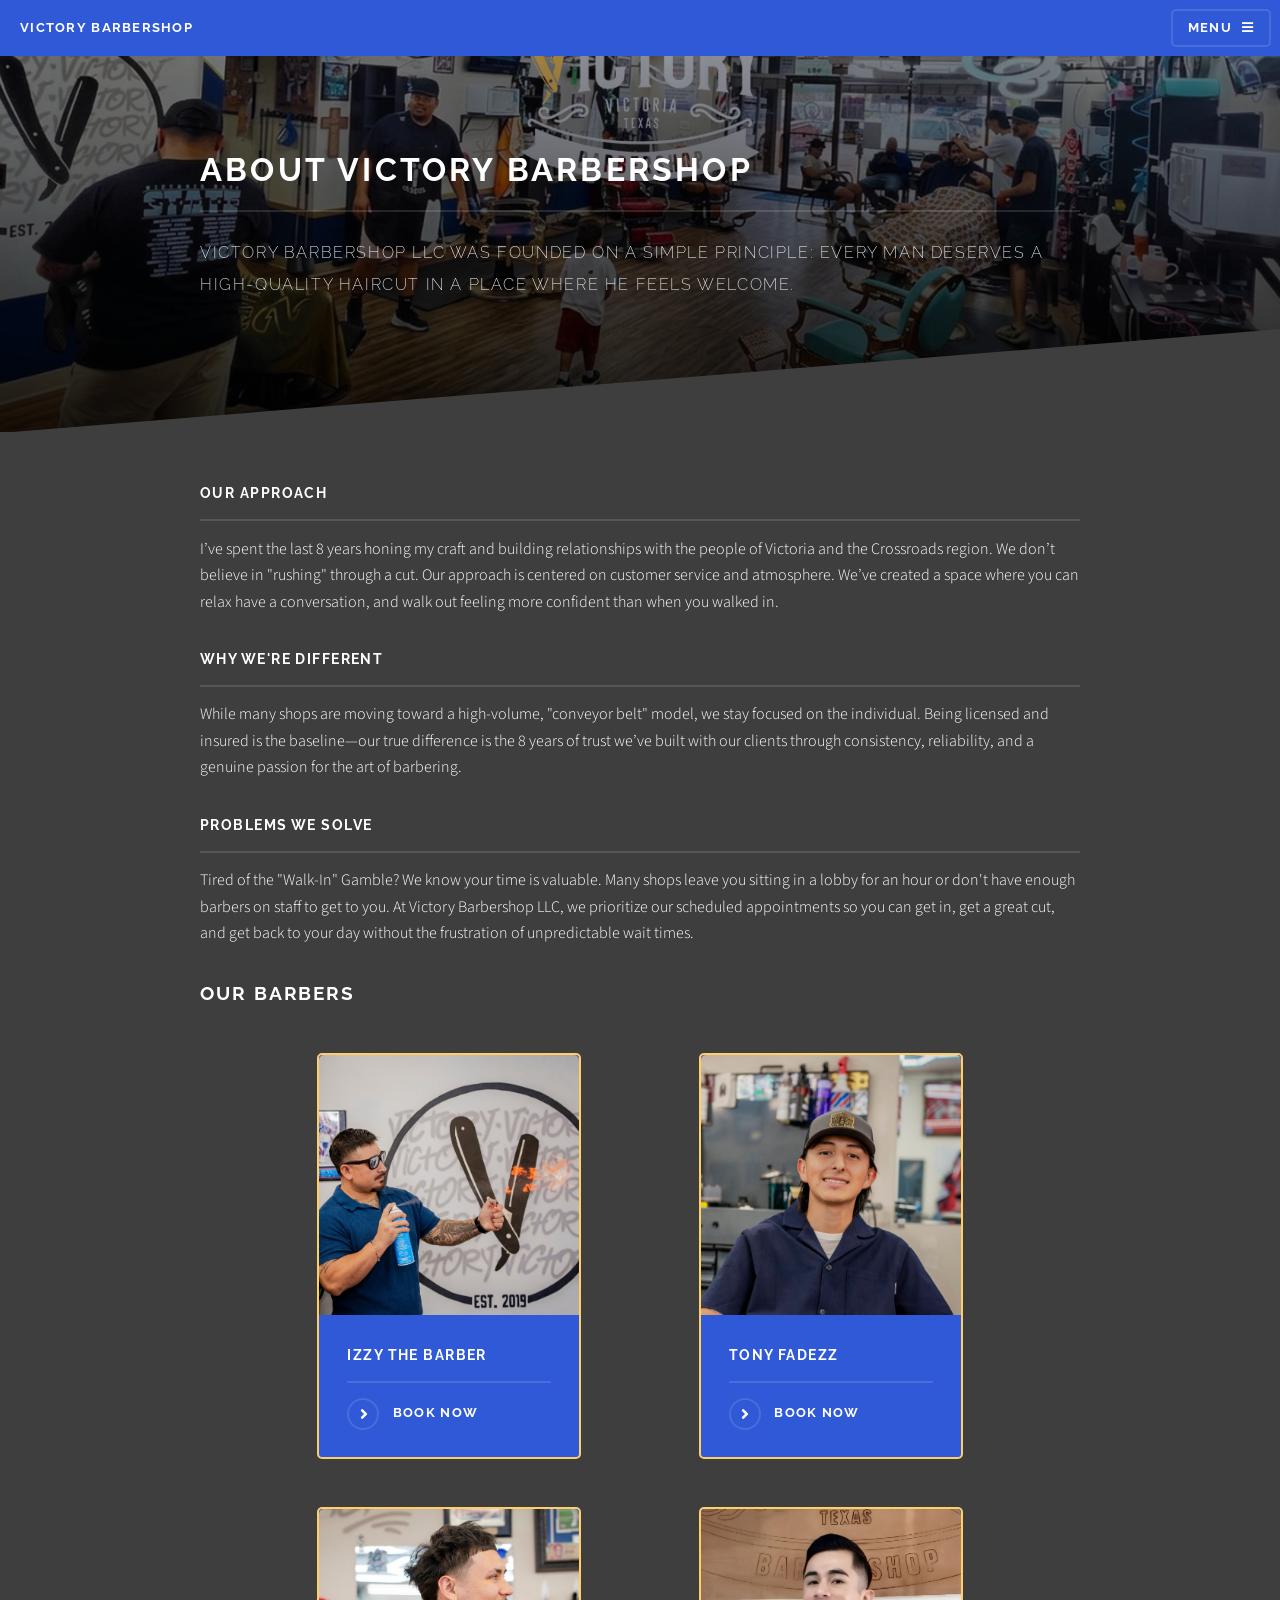
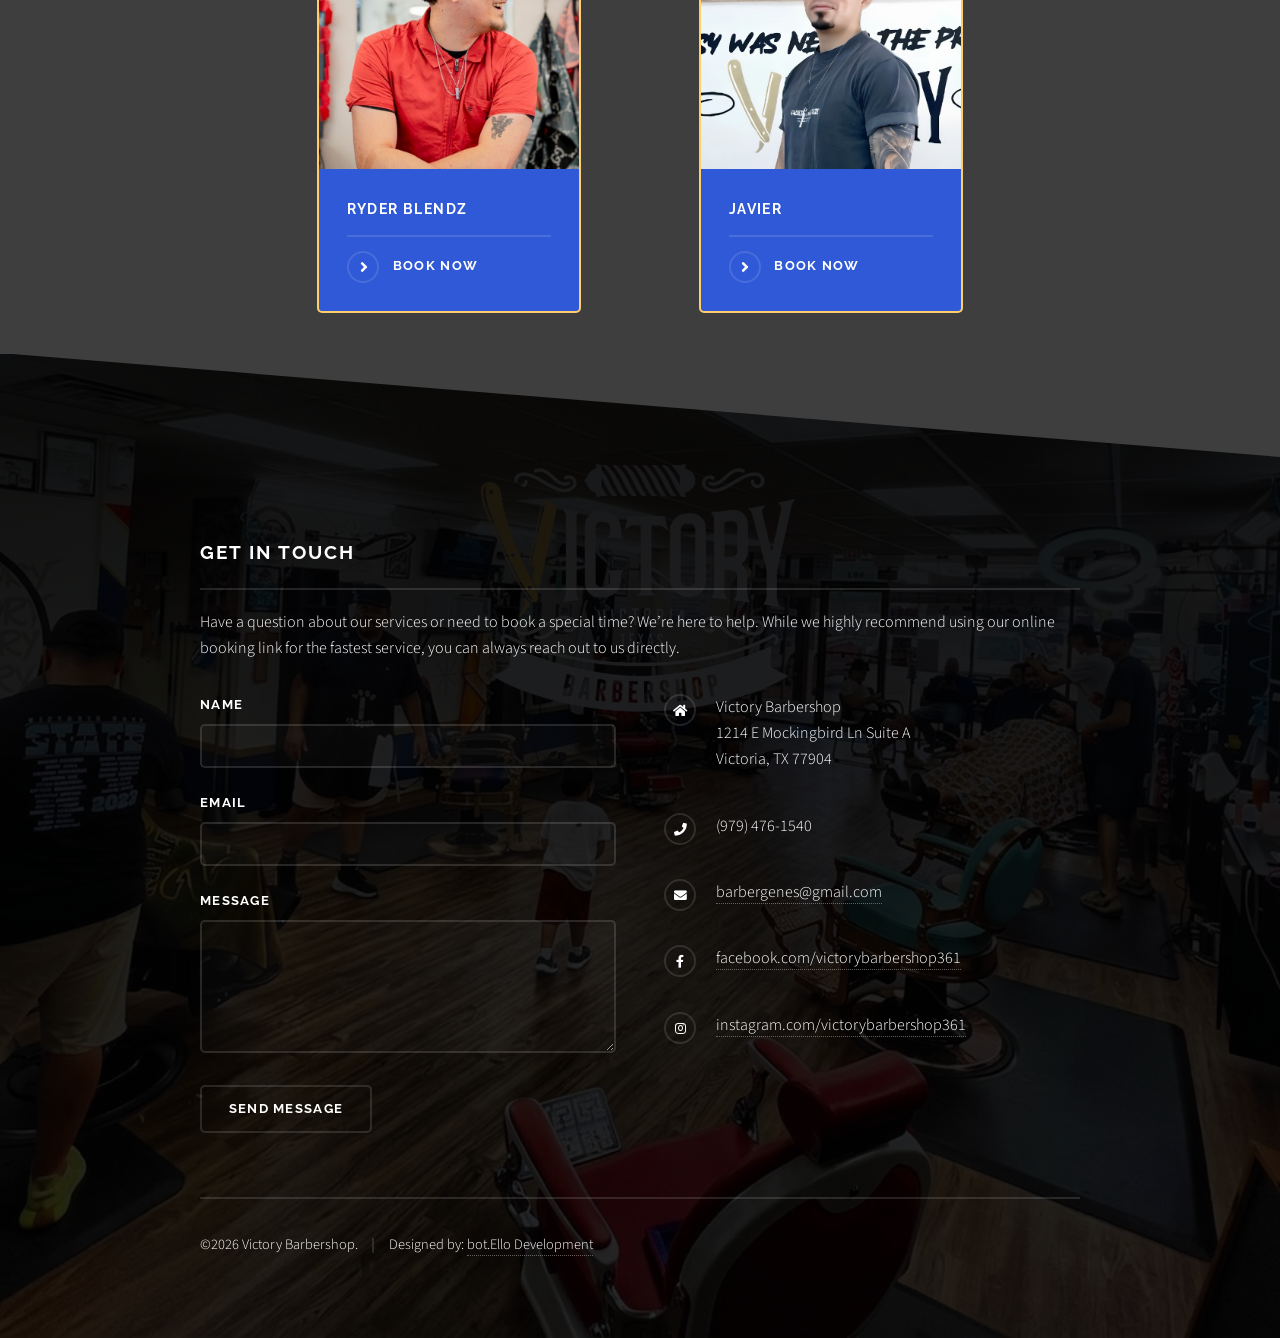
==== commit d879ef73: "Update about.html" ====
--- a/about.html
+++ b/about.html
@@ -42,8 +42,8 @@
 					<section id="wrapper">
 						<header>
 							<div class="inner">
-								<h2>Generic</h2>
-								<p>Phasellus non pulvinar erat. Fusce tincidunt nisl eget ipsum.</p>
+								<h2>About Victory Barbershop</h2>
+								<p>Victory Barbershop LLC was founded on a simple principle: every man deserves a high-quality haircut in a place where he feels welcome.</p>
 							</div>
 						</header>
 
@@ -51,27 +51,47 @@
 							<div class="wrapper">
 								<div class="inner">
 
-									<h3 class="major">Lorem ipsum dolor</h3>
-									<p>Morbi mattis mi consectetur tortor elementum, varius pellentesque velit convallis. Aenean tincidunt lectus auctor mauris maximus, ac scelerisque ipsum tempor. Duis vulputate ex et ex tincidunt, quis lacinia velit aliquet. Duis non efficitur nisi, id malesuada justo. Maecenas sagittis felis ac sagittis semper. Curabitur purus leo donec vel dolor at arcu tincidunt bibendum. Interdum et malesuada fames ac ante ipsum primis in faucibus. Fusce ut aliquet justo. Donec id neque ipsum. Integer eget ultricies odio. Nam vel ex a orci fringilla tincidunt. Aliquam eleifend ligula non velit accumsan cursus. Etiam ut gravida sapien.</p>
+									<h3 class="major">Our Approach</h3>
+									<p>I’ve spent the last 8 years honing my craft and building relationships with the people of Victoria and the Crossroads region. We don’t believe in "rushing" through a cut. Our approach is centered on customer service and  atmosphere. We’ve created a space where you can relax have a conversation, and walk out feeling more confident than when you walked in.</p>
 
-									<p>Vestibulum ultrices risus velit, sit amet blandit massa auctor sit amet. Sed eu lectus sem. Phasellus in odio at ipsum porttitor mollis id vel diam. Praesent sit amet posuere risus, eu faucibus lectus. Vivamus ex ligula, tempus pulvinar ipsum in, auctor porta quam. Proin nec commodo, vel scelerisque nisi scelerisque. Suspendisse id quam vel tortor tincidunt suscipit. Nullam auctor orci eu dolor consectetur, interdum ullamcorper ante tincidunt. Mauris felis nec felis elementum varius.</p>
+                                    <h3 class="major">Why We're Different</h3>
+									<p>While many shops are moving toward a high-volume, "conveyor belt" model, we stay focused on the individual. Being licensed and insured is the baseline—our true difference is the 8 years of trust we’ve built with our clients through consistency, reliability, and a genuine passion for the art of barbering.</p>
 
-									<h3 class="major">Vitae phasellus</h3>
-									<p>Cras mattis ante fermentum, malesuada neque vitae, eleifend erat. Phasellus non pulvinar erat. Fusce tincidunt, nisl eget mattis egestas, purus ipsum consequat orci, sit amet lobortis lorem lacus in tellus. Sed ac elementum arcu. Quisque placerat auctor laoreet.</p>
+                                    <h3 class="major">Problems We Solve</h3>
+                                    <p>Tired of the "Walk-In" Gamble? We know your time is valuable. Many shops leave you sitting in a lobby for an hour or don't have enough barbers on staff to get to you. At Victory Barbershop LLC, we prioritize our scheduled appointments so you can get in, get a great cut, and get back to your day without the frustration of unpredictable wait times.</p>
 
+									
+                                    <h2>Our Barbers</h2>
 									<section class="features">
+                                        
 										<article>
-											<a href="#" class="image"><img src="images/pic04.jpg" alt="" /></a>
-											<h3 class="major">Sed feugiat lorem</h3>
-											<p>Lorem ipsum dolor sit amet, consectetur adipiscing vehicula id nulla dignissim dapibus ultrices.</p>
-											<a href="#" class="special">Learn more</a>
+											<a href="#" class="image"><img src="images/izzy-bio.jpg" alt="" /></a>
+											<h3 class="major">Izzy the Barber</h3>
+											
+											<a href="https://victorybarber.setmore.com/book?step=additional-products&products=s8a956748a084f3ee3d6d0117c6cfad2416c81160&type=service&staff=r036110c6aa1d140b372b006f6b29d1b1a05d35a4&staffSelected=false" class="special">Book Now</a>
 										</article>
 										<article>
-											<a href="#" class="image"><img src="images/pic05.jpg" alt="" /></a>
-											<h3 class="major">Nisl placerat</h3>
-											<p>Lorem ipsum dolor sit amet, consectetur adipiscing vehicula id nulla dignissim dapibus ultrices.</p>
-											<a href="#" class="special">Learn more</a>
+											<a href="#" class="image"><img src="images/tony-bio.jpg" alt="" /></a>
+											<h3 class="major">Tony Fadezz</h3>
+										
+											<a href="https://victorybarber.setmore.com/book?step=additional-products&products=sf19c7efc53652c641d4cee2705d7280b3f8bf312&type=service&staff=cjPOIoNQ2Fyv6uSDoCCbj9XqRjhiusbF&staffSelected=false"  class="special">Book Now</a>
 										</article>
+                                       
+									</section>
+
+                                    <section class="features">
+										<article>
+											<a href="#" class="image"><img src="images/ryder-bio.jpg" alt="" /></a>
+											<h3 class="major">Ryder Blendz</h3>
+											<a href="https://victorybarber.setmore.com/book?step=additional-products&products=915c2362-e2f7-48ba-80fd-618db1ecedce&type=service&staff=WskqDnrlOXZPONDrjM5DlYg03GGp2wDn&staffSelected=false" class="special">Book Now</a>
+										</article>
+										<article>
+											<a href="#" class="image"><img src="images/javier-bio.jpg" alt="" /></a>
+											<h3 class="major">Javier</h3>
+											
+											<a href="https://victorybarber.setmore.com/book?step=additional-products&products=a360549a-cfc2-4b7d-bc73-860587137acc&type=service&staff=gJPn8Pc7wTdbgn14O1KbApz215IQWdMa&staffSelected=false" class="special">Book Now</a>
+										</article>
+                                       
 									</section>
 
 								</div>
@@ -83,7 +103,7 @@
 					<section id="footer">
 						<div class="inner">
 							<h2 class="major">Get in touch</h2>
-							<p>Cras mattis ante fermentum, malesuada neque vitae, eleifend erat. Phasellus non pulvinar erat. Fusce tincidunt, nisl eget mattis egestas, purus ipsum consequat orci, sit amet lobortis lorem lacus in tellus. Sed ac elementum arcu. Quisque placerat auctor laoreet.</p>
+							<p>Have a question about our services or need to book a special time? We’re here to help. While we highly recommend using our online booking link for the fastest service, you can always reach out to us directly.</p>
 							<form method="post" action="#">
 								<div class="fields">
 									<div class="field">
@@ -105,18 +125,17 @@
 							</form>
 							<ul class="contact">
 								<li class="icon solid fa-home">
-									Untitled Inc<br />
-									1234 Somewhere Road Suite #2894<br />
-									Nashville, TN 00000-0000
+									Victory Barbershop<br />
+									1214 E Mockingbird Ln Suite A<br />
+									Victoria, TX 77904
 								</li>
-								<li class="icon solid fa-phone">(000) 000-0000</li>
-								<li class="icon solid fa-envelope"><a href="#">information@untitled.tld</a></li>
-								<li class="icon brands fa-twitter"><a href="#">twitter.com/untitled-tld</a></li>
-								<li class="icon brands fa-facebook-f"><a href="#">facebook.com/untitled-tld</a></li>
-								<li class="icon brands fa-instagram"><a href="#">instagram.com/untitled-tld</a></li>
+								<li class="icon solid fa-phone">(979) 476-1540</li>
+								<li class="icon solid fa-envelope"><a href="mailto:barbergenes@gmail.com">barbergenes@gmail.com</a></li>
+								<li class="icon brands fa-facebook-f"><a href="https://www.facebook.com/victorybarbershop361">facebook.com/victorybarbershop361</a></li>
+								<li class="icon brands fa-instagram"><a href="https://www.instagram.com/victorybarbershop361">instagram.com/victorybarbershop361</a></li>
 							</ul>
 							<ul class="copyright">
-								<li>&copy; Untitled Inc. All rights reserved.</li><li>Design: <a href="http://html5up.net">HTML5 UP</a></li>
+								<li>&copy;2026 Victory Barbershop. </li><li>Designed by: <a href="http://botellodevelopment.com">bot.Ello Development</a></li>
 							</ul>
 						</div>
 					</section>
--- a/assets/css/main.css
+++ b/assets/css/main.css
@@ -3601,7 +3601,7 @@
 		#wrapper > header {
 			padding: 9em 0 6.25em 0 ;
 			background-color: #2e3141;
-			background-image: linear-gradient(to top, rgba(0, 0, 0, .8), rgba(255, 255, 255, 0.01)), url("/images/victory-barber-bg.png");
+			background-image: linear-gradient(to bottom, rgba(0, 0, 0, .3), rgba(0, 0, 0, .85)), url("/images/victory-barber-bg.png");
 			background-size: auto,
  cover;
 			background-position: center,
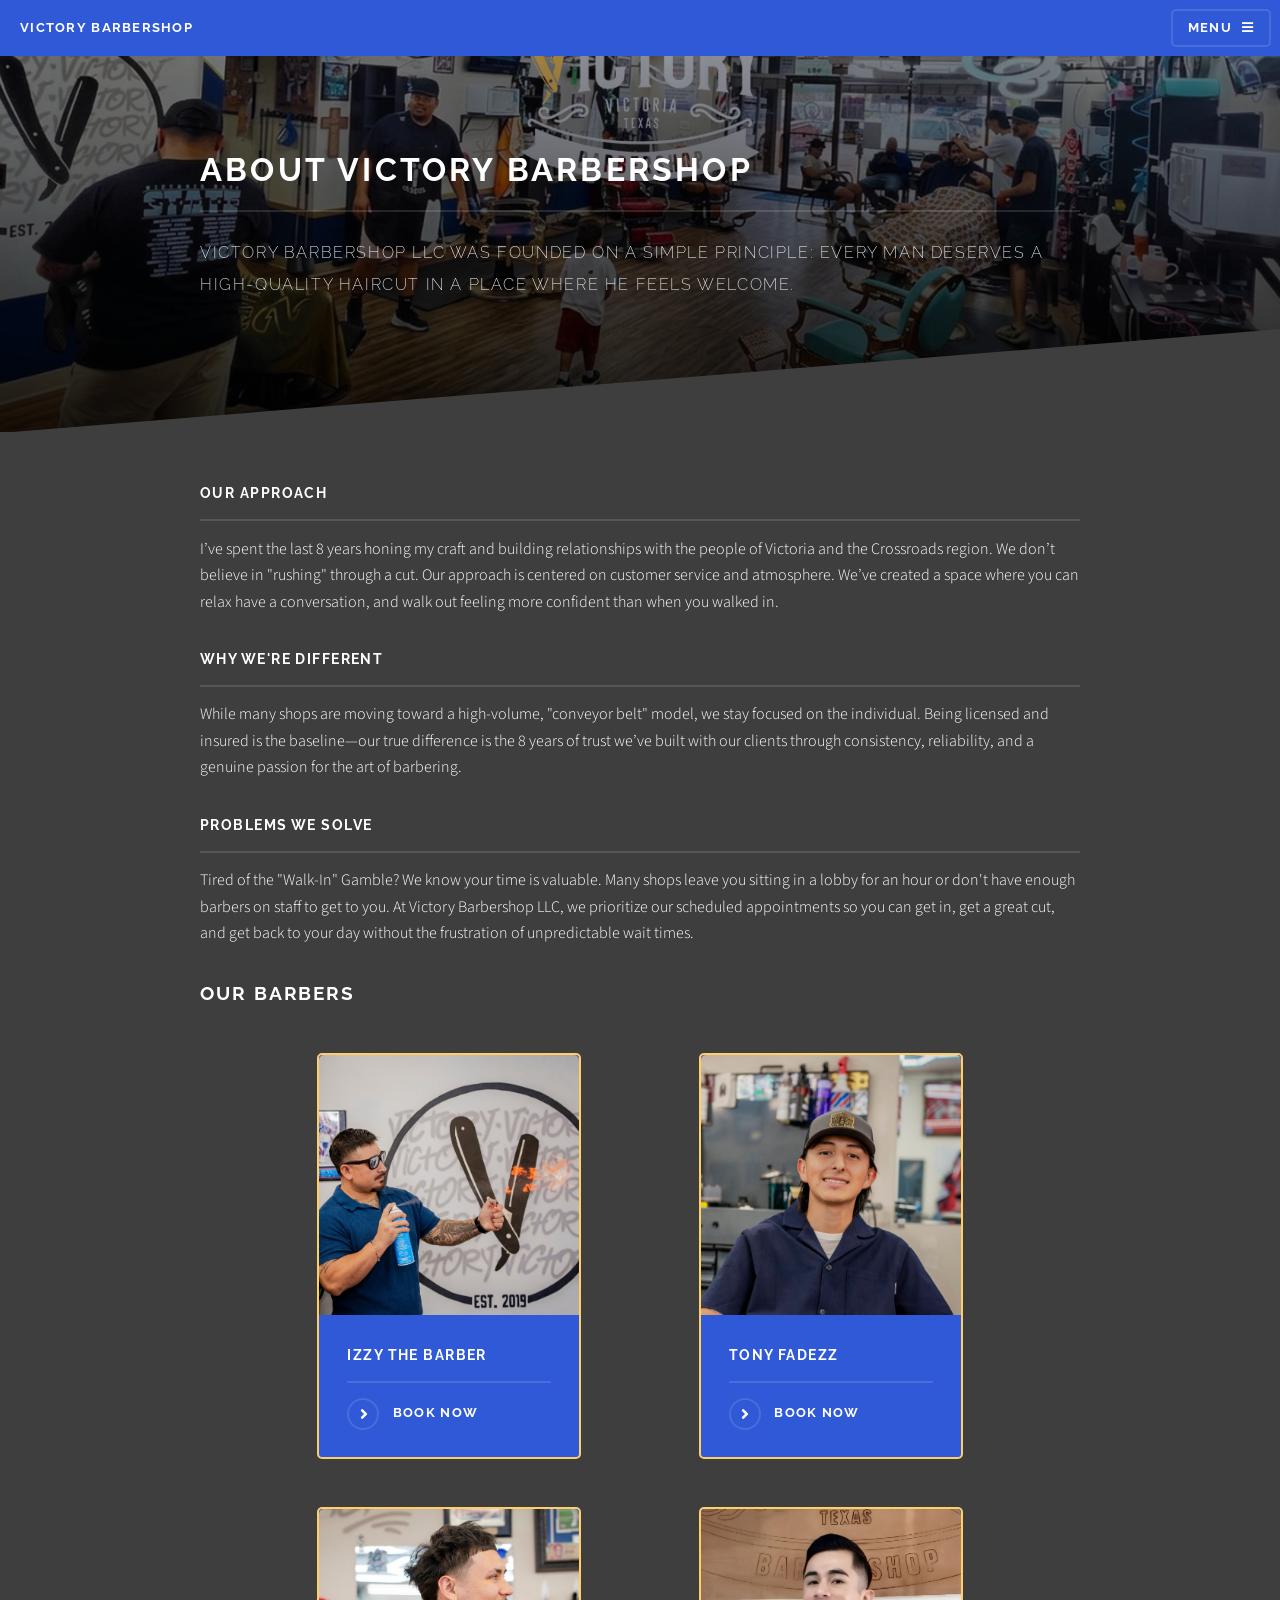
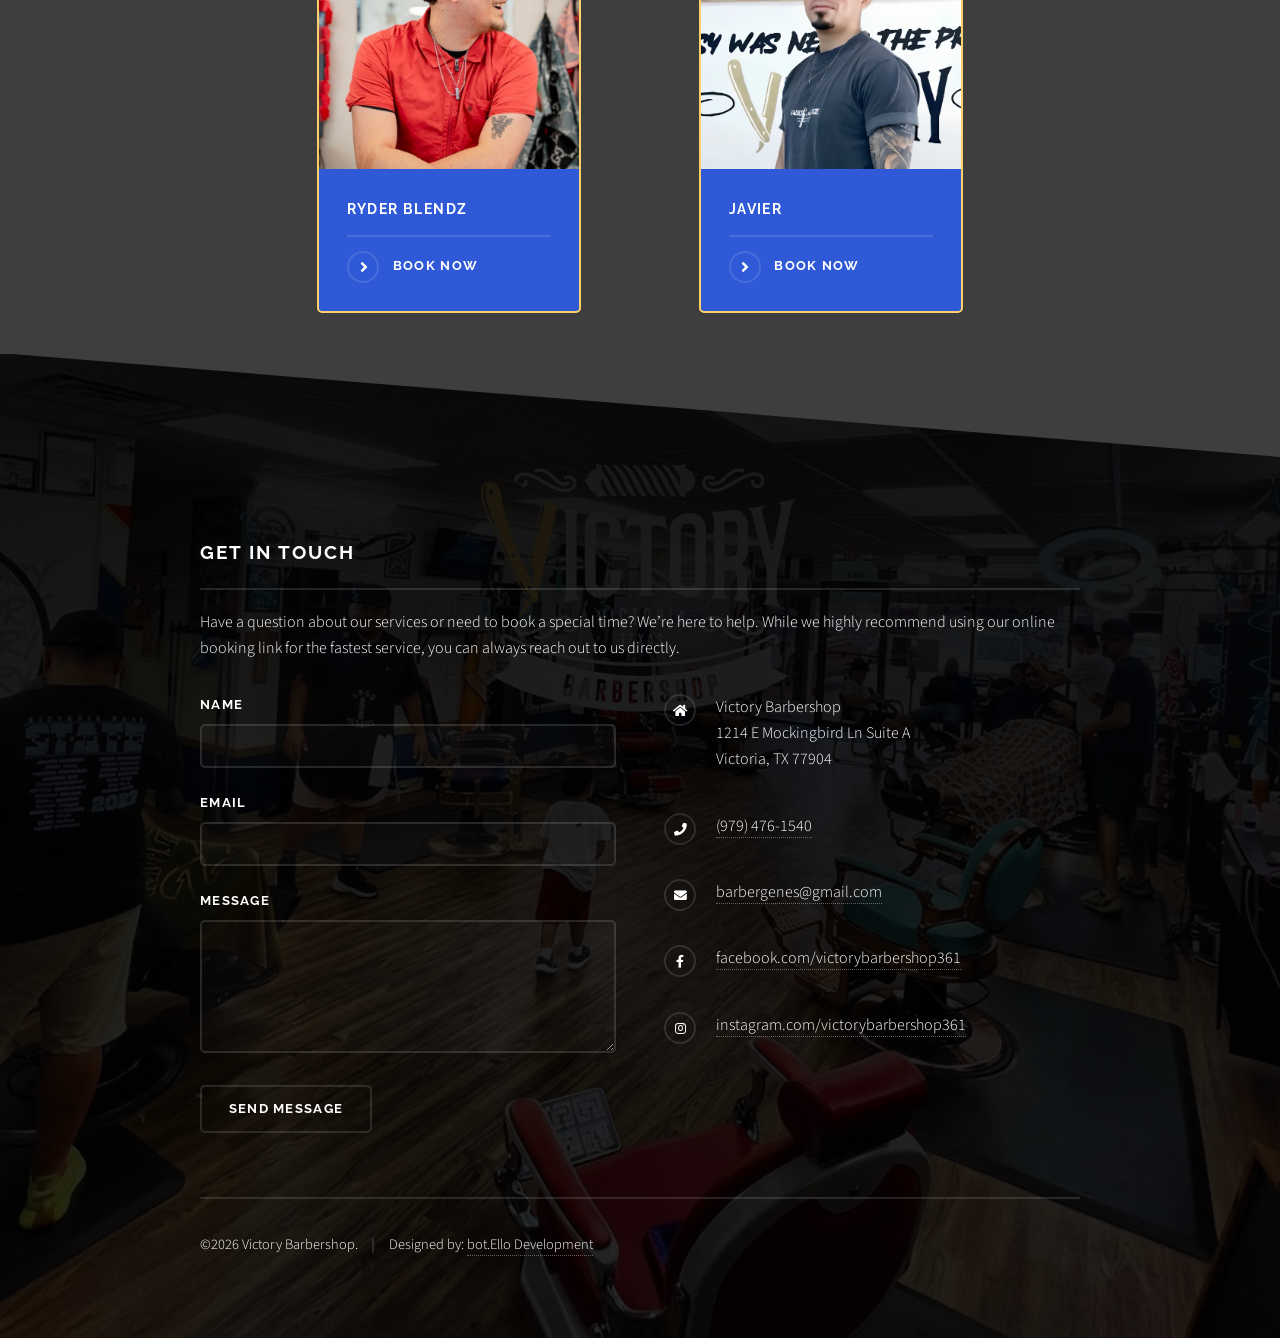
==== commit 2a92342b: "Link number and update about.html menu" ====
--- a/about.html
+++ b/about.html
@@ -6,9 +6,32 @@
 -->
 <html>
 	<head>
-		<title>Generic - Solid State by HTML5 UP</title>
+		<title>About Victory Barbershop | Experienced Barbers in Victoria, TX</title>
+
 		<meta charset="utf-8" />
 		<meta name="viewport" content="width=device-width, initial-scale=1, user-scalable=no" />
+
+		<meta name="description" content="Learn about Victory Barbershop in Victoria, TX. Meet our team of experienced barbers and discover our commitment to quality haircuts, straight razor shaves, beard grooming, and exceptional customer service." />
+
+		<meta name="author" content="Victory Barbershop" />
+		<meta name="robots" content="index, follow" />
+
+		<link rel="canonical" href="https://victorybarberllc.com/about.html" />
+
+		<!-- Open Graph -->
+		<meta property="og:type" content="website" />
+		<meta property="og:url" content="https://victorybarberllc.com/about.html" />
+		<meta property="og:title" content="About Victory Barbershop | Victoria, TX" />
+		<meta property="og:description" content="Meet the team behind Victory Barbershop and learn why clients throughout Victoria and the Crossroads trust us for premium grooming services." />
+		<meta property="og:image" content="https://victorybarberllc.com/images/victory-barbershop-logo-blue.jpg" />
+
+		<!-- Twitter -->
+		<meta name="twitter:card" content="summary_large_image" />
+		<meta name="twitter:title" content="About Victory Barbershop | Victoria, TX" />
+		<meta name="twitter:description" content="Learn about Victory Barbershop, our experienced team, and our commitment to exceptional barbering and customer service." />
+		<meta name="twitter:image" content="https://victorybarberllc.com/images/victory-barbershop-logo-blue.jpg" />
+
+		<link rel="icon" href="images/victory-barbershop-logo-blue.jpg">
 		<link rel="stylesheet" href="assets/css/main.css" />
 		<noscript><link rel="stylesheet" href="assets/css/noscript.css" /></noscript>
 	</head>
@@ -19,7 +42,7 @@
 
 				<!-- Header -->
 					<header id="header">
-						<h1><a href="index.html">Victory Barbershop</a></h1>
+						<h1><a href="https://victorybarberllc.com">Victory Barbershop</a></h1>
 						<nav>
 							<a href="#menu">Menu</a>
 						</nav>
@@ -30,7 +53,7 @@
 						<div class="inner">
 							<h2>Menu</h2>
 							<ul class="links">
-								<li><a href="#">Home</a></li>
+								<li><a href="https://victorybarberllc.com">Home</a></li>
 								<li><a href="about.html">About</a></li>
 								<li><a href="https://victorybarber.setmore.com">Book Now</a></li>
 							</ul>
@@ -104,7 +127,7 @@
 						<div class="inner">
 							<h2 class="major">Get in touch</h2>
 							<p>Have a question about our services or need to book a special time? We’re here to help. While we highly recommend using our online booking link for the fastest service, you can always reach out to us directly.</p>
-							<form method="post" action="#">
+							<form method="post" netlify>
 								<div class="fields">
 									<div class="field">
 										<label for="name">Name</label>
@@ -129,7 +152,7 @@
 									1214 E Mockingbird Ln Suite A<br />
 									Victoria, TX 77904
 								</li>
-								<li class="icon solid fa-phone">(979) 476-1540</li>
+								<li class="icon solid fa-phone"><a href="tel:9794761540">(979) 476-1540</a></li>
 								<li class="icon solid fa-envelope"><a href="mailto:barbergenes@gmail.com">barbergenes@gmail.com</a></li>
 								<li class="icon brands fa-facebook-f"><a href="https://www.facebook.com/victorybarbershop361">facebook.com/victorybarbershop361</a></li>
 								<li class="icon brands fa-instagram"><a href="https://www.instagram.com/victorybarbershop361">instagram.com/victorybarbershop361</a></li>
--- a/assets/css/main.css
+++ b/assets/css/main.css
@@ -3930,9 +3930,34 @@
 				.wrapper.spotlight.style6:after {
 					box-shadow: inset 0 -1px 0 0 #2d3a69, 0 1px 0 0 #2d3a69;
 				}
+				.content p {
+					font-weight: bold;
+				}
+				
+				.content::before {
+					content: '';
+					position: absolute;
+
+					background-image: url('/images/victory-v-logo.png');
+					background-repeat: no-repeat;
+					background-position: center;
+					background-size: contain;
+
+					width: 500px;
+					height: 500px;
+
+					left: 15%;
+					top: 50%;
+					transform: translate(50%, -50%);
+
+					opacity: 0.2;
+					z-index: 0;
+				}
 
 		@media screen and (max-width: 980px) {
-
+			.content::before{
+				left: -81%;
+			}
 			.wrapper {
 				margin: 4.75em 0;
 			}
@@ -3999,6 +4024,7 @@
 				.wrapper.spotlight .image {
 					width: 19em;
 					margin: 0 1.75em 2em 0;
+					z-index: 10;
 				}
 
 				.wrapper.spotlight:nth-child(2n - 1) .image {
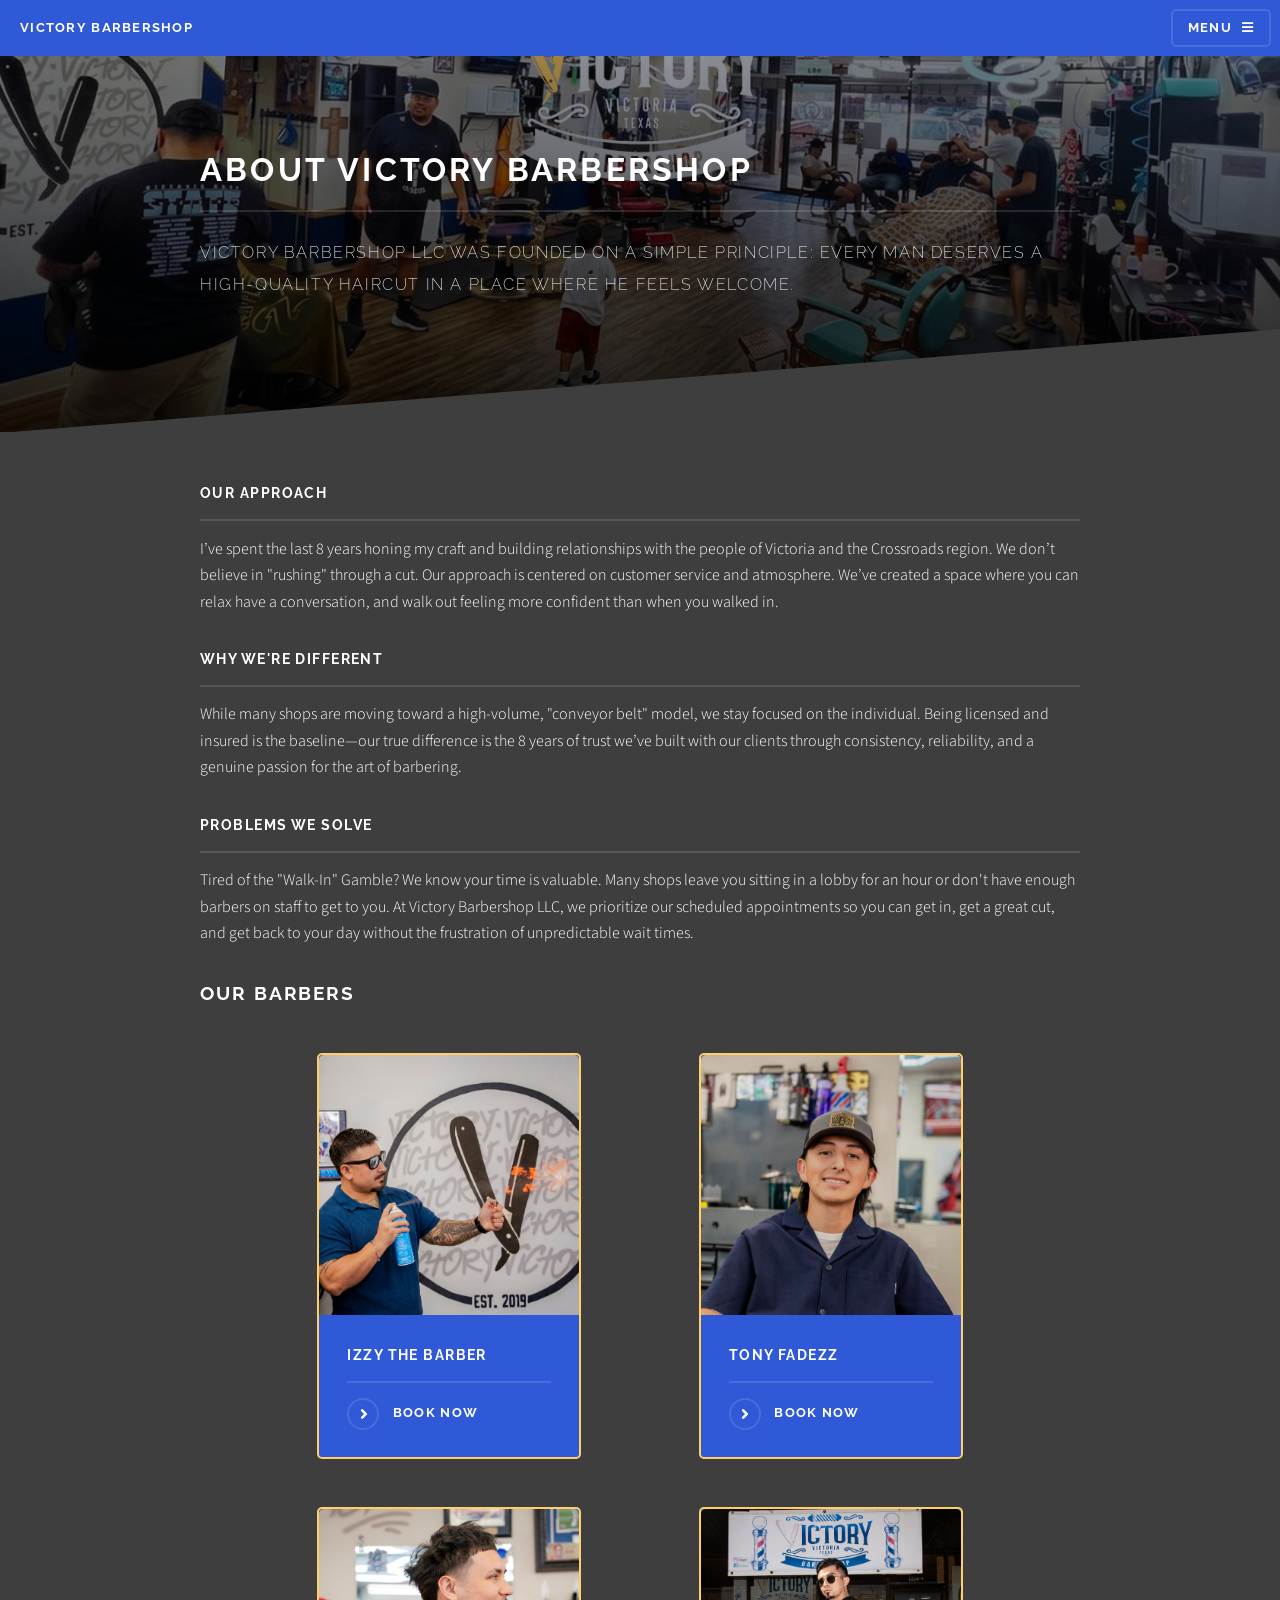
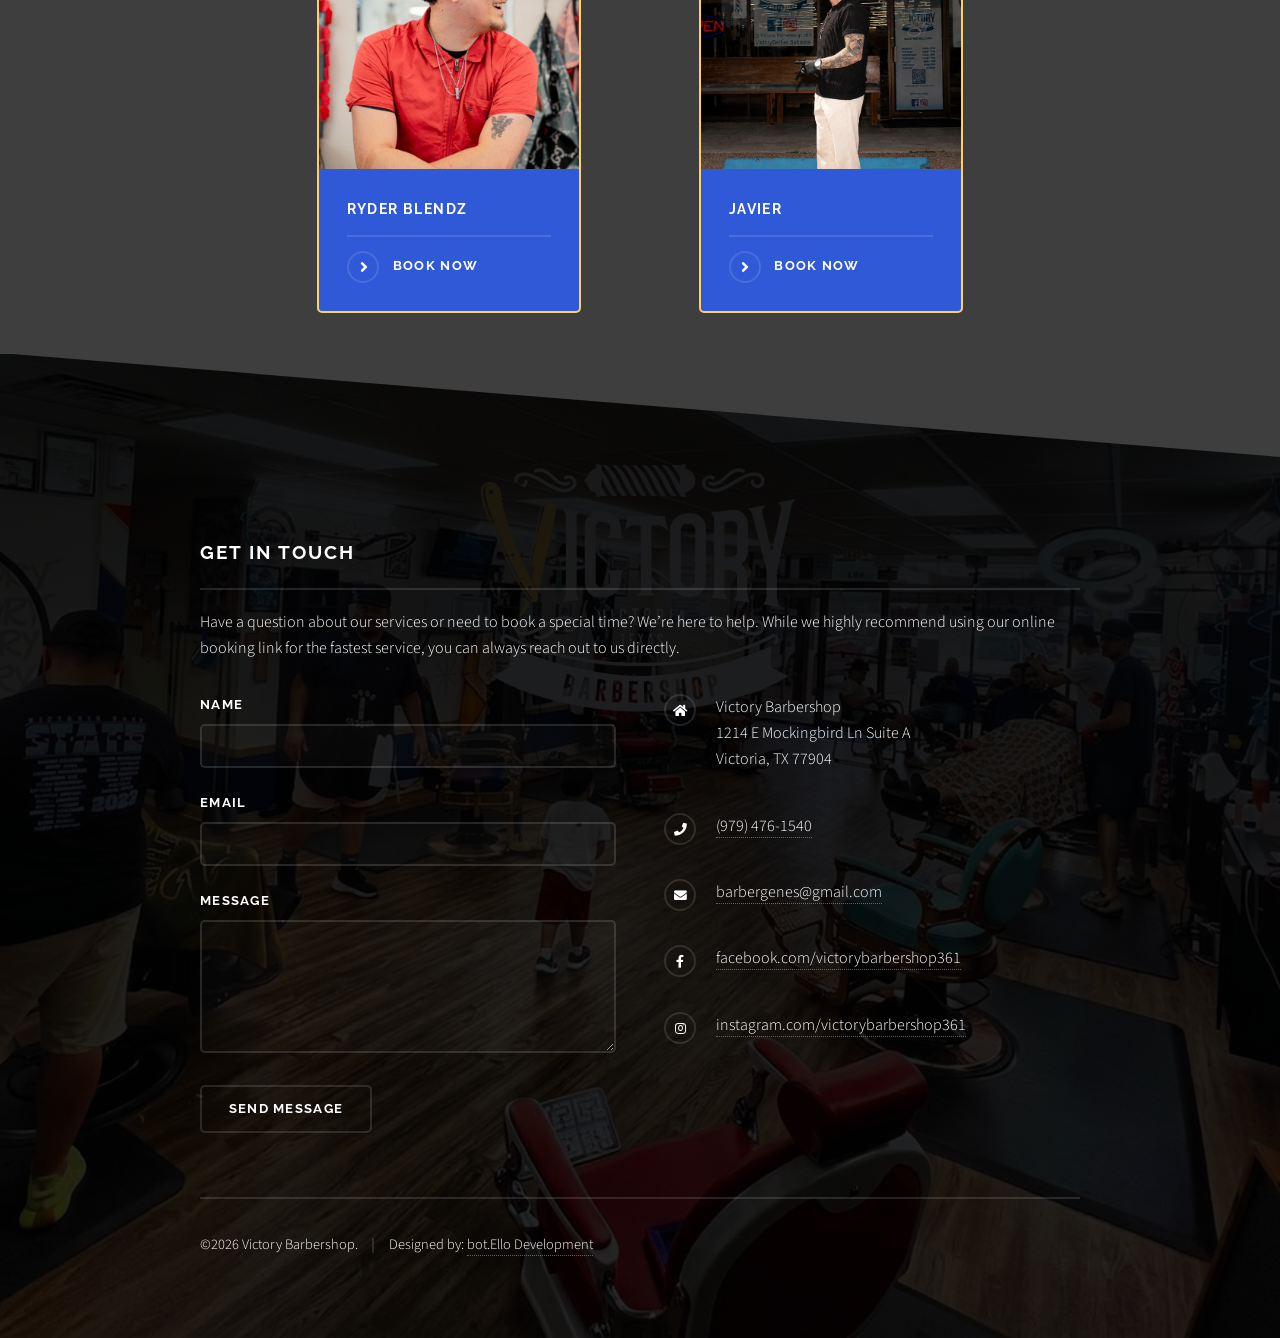
==== commit bcc38fcc: "Update Javier Bio Picture" ====
--- a/about.html
+++ b/about.html
@@ -109,7 +109,7 @@
 											<a href="https://victorybarber.setmore.com/book?step=additional-products&products=915c2362-e2f7-48ba-80fd-618db1ecedce&type=service&staff=WskqDnrlOXZPONDrjM5DlYg03GGp2wDn&staffSelected=false" class="special">Book Now</a>
 										</article>
 										<article>
-											<a href="#" class="image"><img src="images/javier-bio.jpg" alt="" /></a>
+											<a href="#" class="image"><img src="images/javier-bio.png" alt="" /></a>
 											<h3 class="major">Javier</h3>
 											
 											<a href="https://victorybarber.setmore.com/book?step=additional-products&products=a360549a-cfc2-4b7d-bc73-860587137acc&type=service&staff=gJPn8Pc7wTdbgn14O1KbApz215IQWdMa&staffSelected=false" class="special">Book Now</a>
--- a/assets/css/main.css
+++ b/assets/css/main.css
@@ -3849,7 +3849,7 @@
 			.wrapper.spotlight:nth-child(2n - 1) .image {
 				margin: 0 0 2em 3em;
 			}
-
+			/* maybe darker hex #2546a8 */
 			.wrapper.spotlight.style2 {
 				background-color: #2F59D6;
 			}
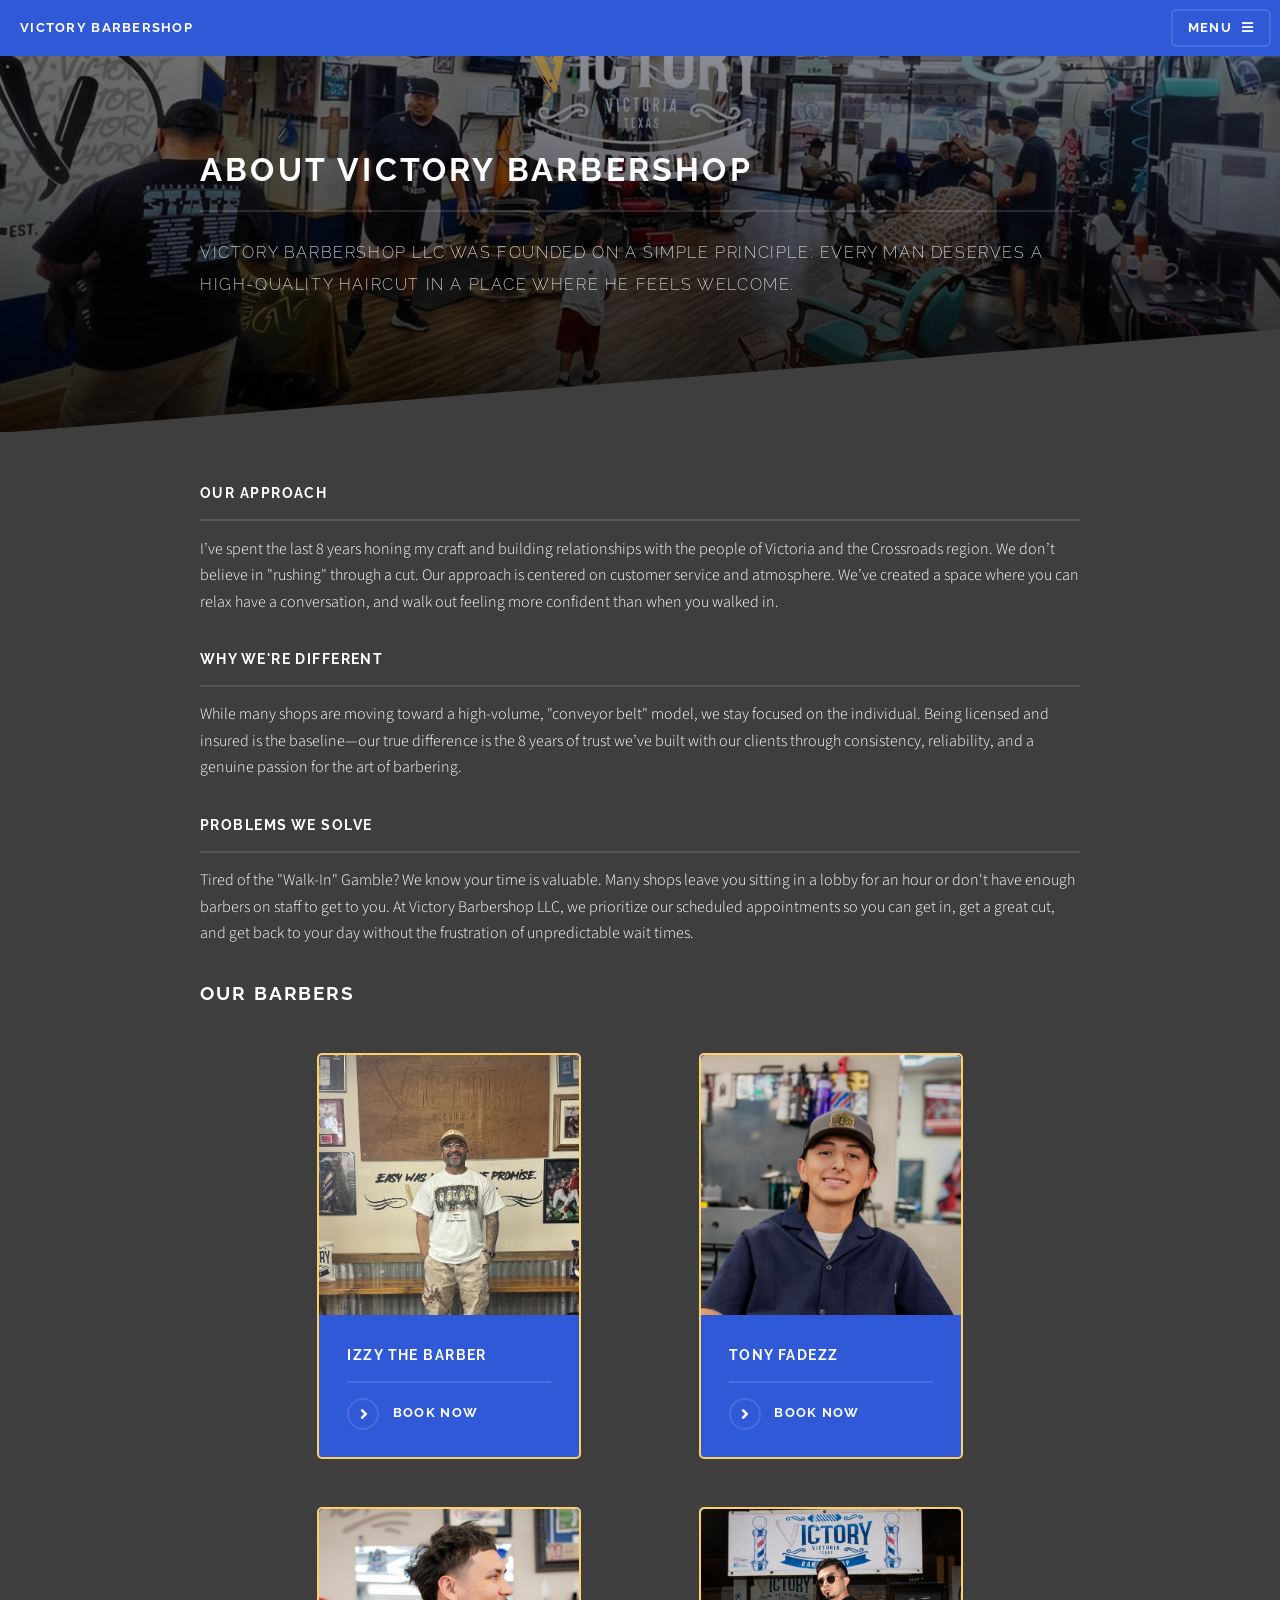
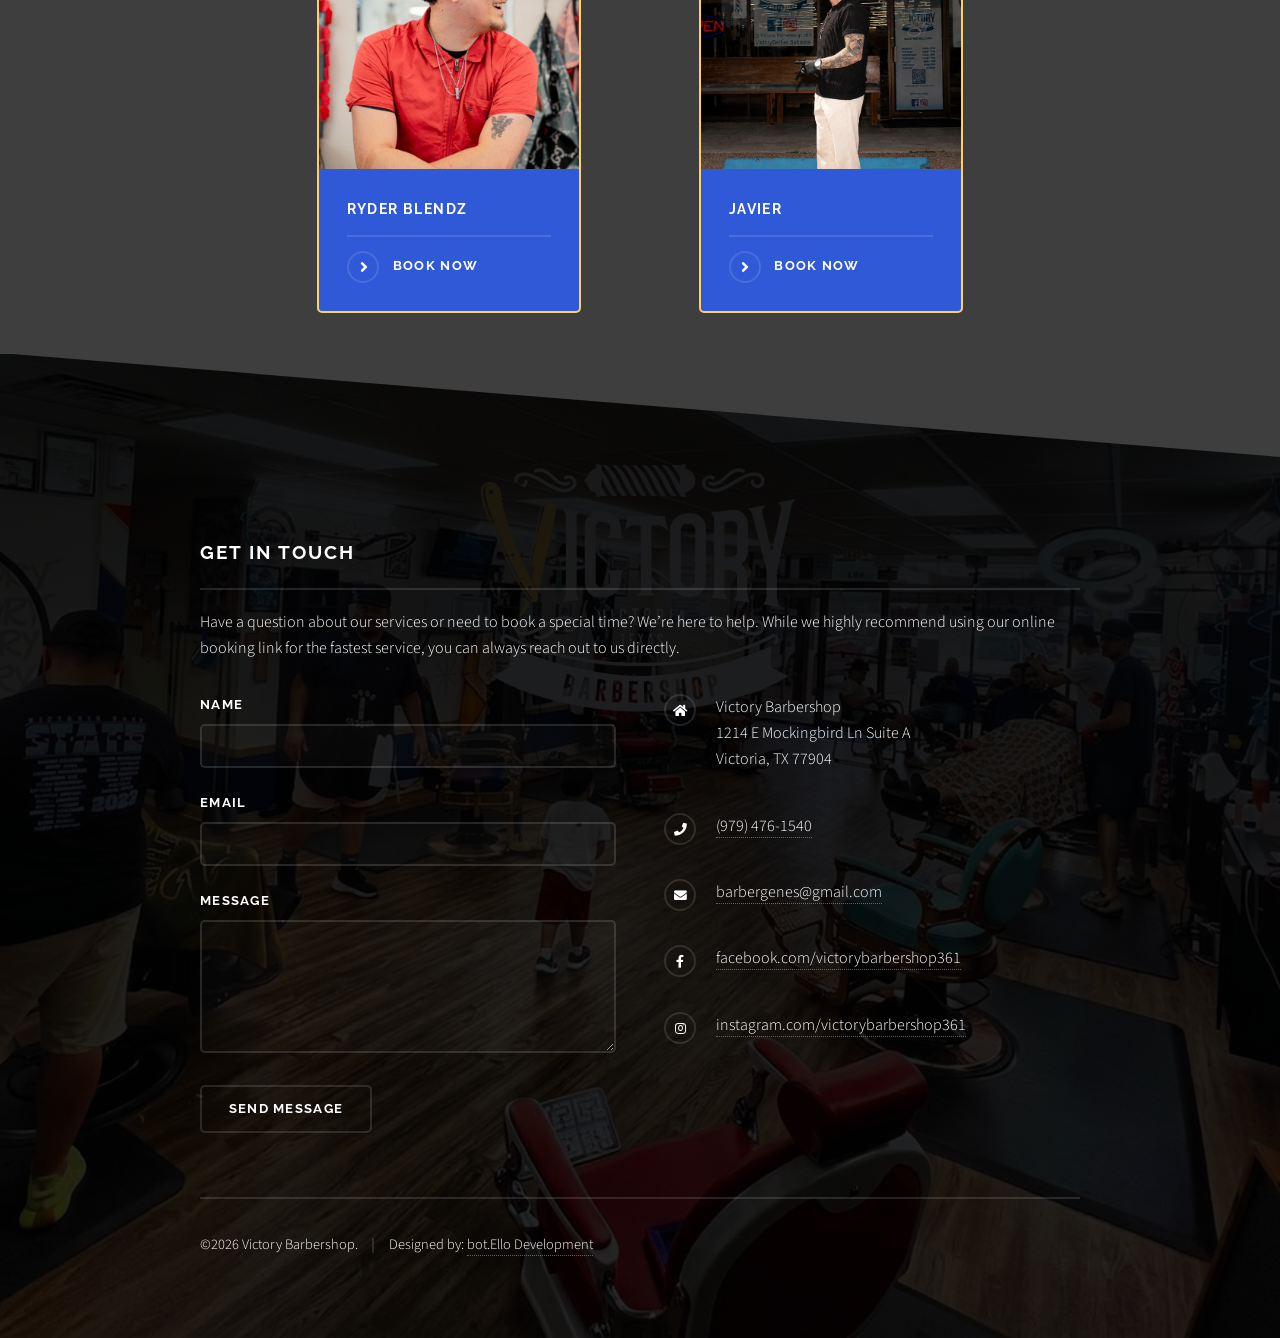
==== commit 305214cb: "update izzy's photo and precision cut" ====
--- a/about.html
+++ b/about.html
@@ -88,7 +88,7 @@
 									<section class="features">
                                         
 										<article>
-											<a href="#" class="image"><img src="images/izzy-bio.jpg" alt="" /></a>
+											<a href="#" class="image"><img src="images/izzy-bio.png" alt="" /></a>
 											<h3 class="major">Izzy the Barber</h3>
 											
 											<a href="https://victorybarber.setmore.com/book?step=additional-products&products=s8a956748a084f3ee3d6d0117c6cfad2416c81160&type=service&staff=r036110c6aa1d140b372b006f6b29d1b1a05d35a4&staffSelected=false" class="special">Book Now</a>
